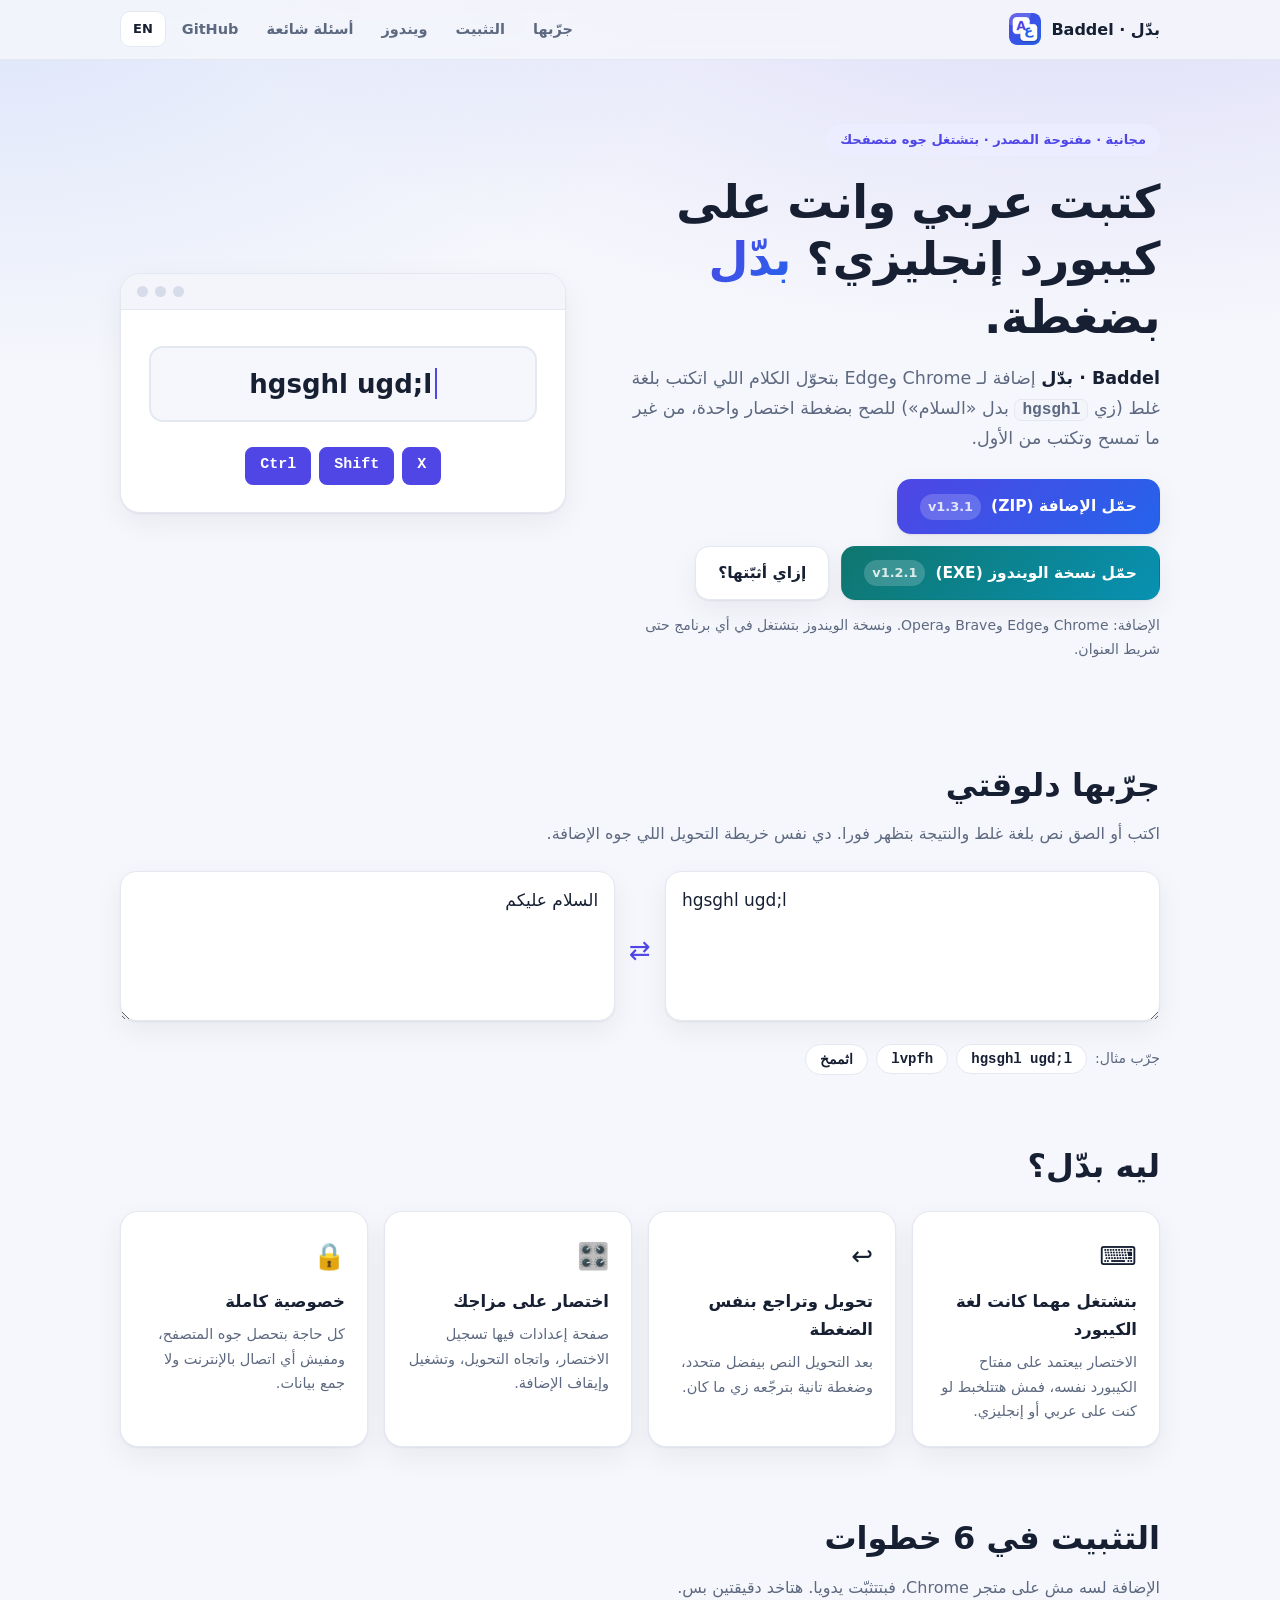
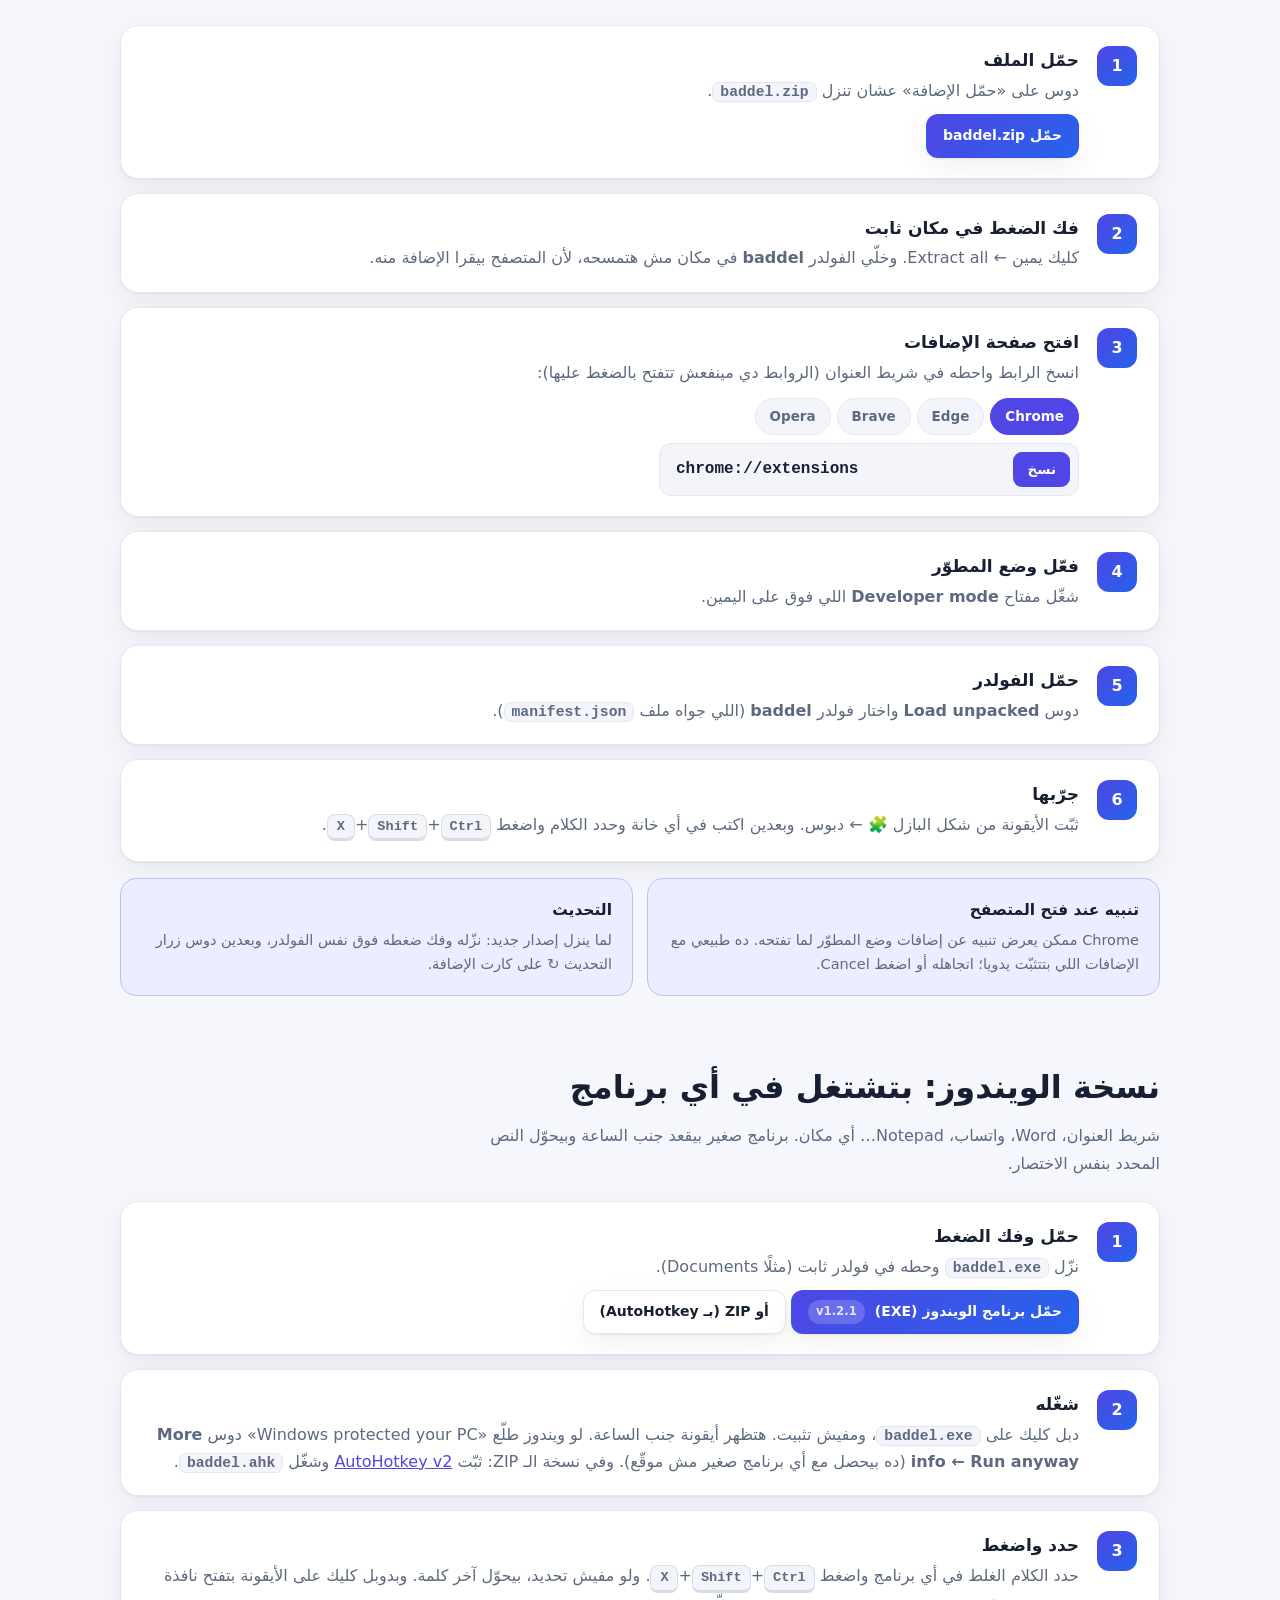
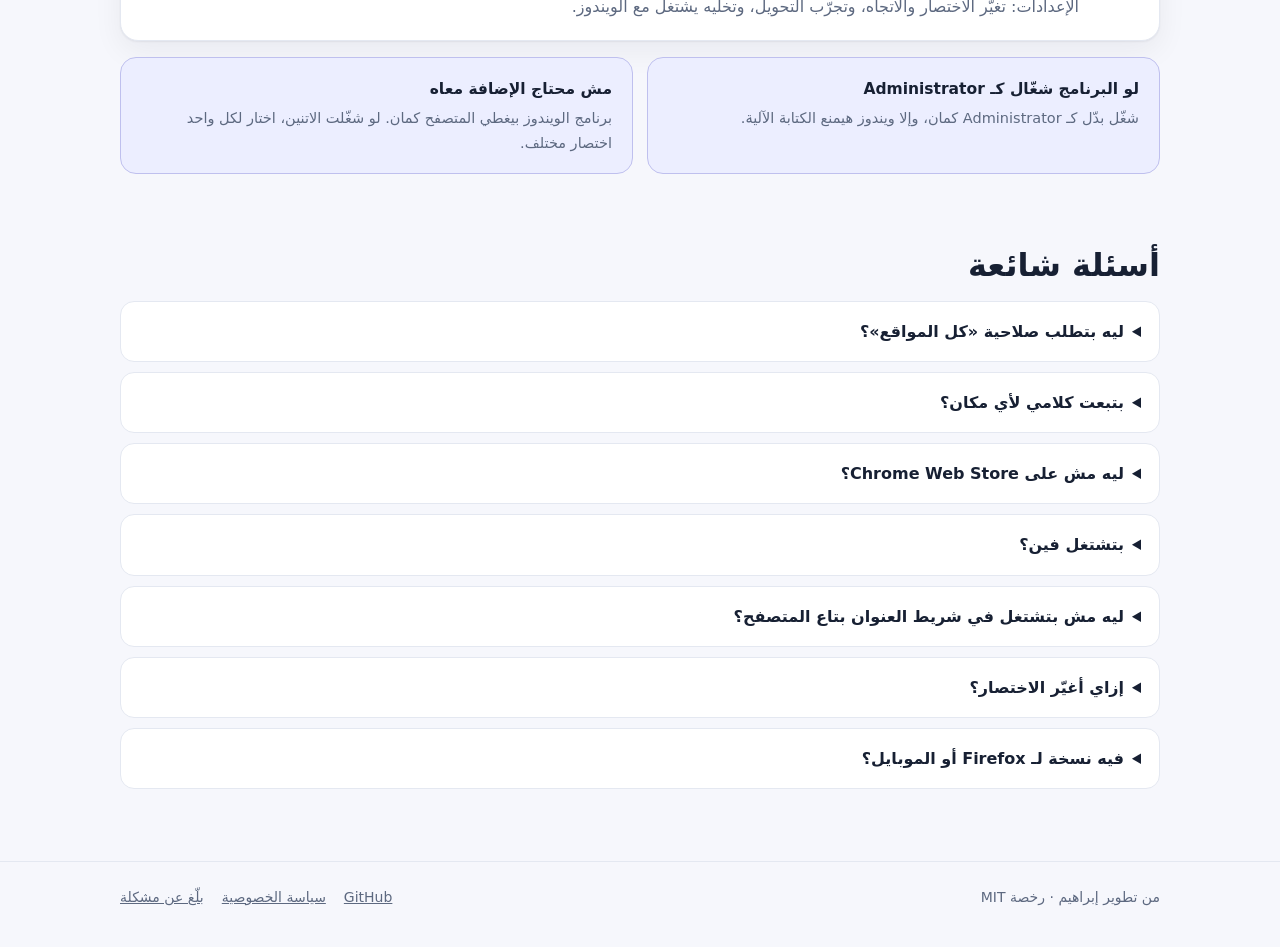
==== docs/index.html @ 7de4051f "Add standalone baddel.exe (v1.2.1) and download buttons Co-Authored-By: Claude Sonnet 5.5 <noreply@a" ====
<!doctype html>
<html lang="ar" dir="rtl">
<head>
<meta charset="utf-8">
<meta name="viewport" content="width=device-width,initial-scale=1">
<title>Baddel – بدّل | صلّح الكتابة بلغة الكيبورد الغلط</title>
<meta name="description" content="Baddel – بدّل: إضافة مجانية ومفتوحة المصدر لـ Chrome وEdge بتحوّل الكلام اللي اتكتب بلغة غلط بين العربي والإنجليزي بضغطة اختصار. Arabic ↔ English keyboard fixer.">
<meta name="theme-color" content="#4f46e5">
<link rel="icon" href="assets/icon-48.png">
<meta property="og:type" content="website">
<meta property="og:title" content="Baddel – بدّل | Arabic ↔ English keyboard fixer">
<meta property="og:description" content="كتبت عربي على كيبورد إنجليزي؟ بدّل بضغطة. مجانية ومفتوحة المصدر وبتشتغل محلي.">
<meta property="og:image" content="https://shawady6.github.io/baddel/assets/og.png">
<meta property="og:url" content="https://shawady6.github.io/baddel/">
<meta name="twitter:card" content="summary_large_image">
<link rel="stylesheet" href="site.css">
</head>
<body>

<header class="nav">
  <a class="brand" href="#top"><img src="assets/icon-48.png" alt="" width="32" height="32"><span>Baddel · بدّل</span></a>
  <nav aria-label="Main">
    <a href="#demo" data-i="nav_demo">جرّبها</a>
    <a href="#install" class="keep" data-i="nav_install">التثبيت</a>
    <a href="#desktop" data-i="nav_desktop">ويندوز</a>
    <a href="#faq" data-i="nav_faq">أسئلة شائعة</a>
    <a href="https://github.com/shawady6/baddel" class="keep" rel="noopener">GitHub</a>
    <button type="button" class="lang" id="lang" aria-label="Language / اللغة">EN</button>
  </nav>
</header>

<main id="top">
  <div class="container hero">
    <div class="hero-text">
      <span class="pill" data-i="pill">مجانية · مفتوحة المصدر · بتشتغل جوه متصفحك</span>
      <h1 data-i="h1">كتبت عربي وانت على كيبورد إنجليزي؟ <em>بدّل</em> بضغطة.</h1>
      <p class="lead" data-i="lead"><b>Baddel · بدّل</b> إضافة لـ Chrome وEdge بتحوّل الكلام اللي اتكتب بلغة غلط (زي <code dir="ltr">hgsghl</code> بدل «السلام») للصح بضغطة اختصار واحدة، من غير ما تمسح وتكتب من الأول.</p>
      <div class="cta">
        <a class="btn primary" id="dl" href="downloads/baddel.zip" download><span data-i="dl">حمّل الإضافة (ZIP)</span><small dir="ltr">v1.3.1</small></a>
        <a class="btn primary win" id="dlwin" href="downloads/baddel.exe" download><span data-i="dl_win">حمّل نسخة الويندوز (EXE)</span><small dir="ltr">v1.2.1</small></a>
        <a class="btn" href="#install" data-i="how">إزاي أثبّتها؟</a>
      </div>
      <p class="note" data-i="platforms">الإضافة: Chrome وEdge وBrave وOpera. ونسخة الويندوز بتشتغل في أي برنامج حتى شريط العنوان.</p>
      <p class="notice" id="mobile" hidden data-i="mobile_note">الإضافة بتشتغل على متصفحات الكمبيوتر بس. افتح الصفحة دي من الكمبيوتر عشان تثبّتها.</p>
    </div>

    <div class="mock" aria-hidden="true">
      <div class="mock-bar"><i></i><i></i><i></i></div>
      <div class="mock-body">
        <div class="field"><span id="typed"></span><span class="caret"></span></div>
        <div class="keys-row" dir="ltr"><kbd>Ctrl</kbd><kbd>Shift</kbd><kbd>X</kbd></div>
      </div>
    </div>
  </div>

  <section class="section container" id="demo">
    <h2 data-i="demo_h">جرّبها دلوقتي</h2>
    <p class="sub" data-i="demo_sub">اكتب أو الصق نص بلغة غلط والنتيجة بتظهر فورا. دي نفس خريطة التحويل اللي جوه الإضافة.</p>
    <div class="try">
      <div>
        <label for="in" class="vh" data-i="in_label">النص اللي اتكتب غلط</label>
        <textarea id="in" dir="auto" spellcheck="false" placeholder="hgsghl ugd;l"></textarea>
      </div>
      <span class="arrow" aria-hidden="true">⇄</span>
      <div>
        <label for="out" class="vh" data-i="out_label">النتيجة</label>
        <textarea id="out" dir="auto" readonly></textarea>
      </div>
    </div>
    <div class="chips"><span class="chips-label" data-i="chips_label">جرّب مثال:</span>
      <button type="button" class="chip" data-sample="hgsghl ugd;l" dir="ltr">hgsghl ugd;l</button>
      <button type="button" class="chip" data-sample="lvpfh" dir="ltr">lvpfh</button>
      <button type="button" class="chip" data-sample="اثممخ" dir="rtl">اثممخ</button>
    </div>
  </section>

  <section class="section container" id="features">
    <h2 data-i="f_h">ليه بدّل؟</h2>
    <div class="cards">
      <article class="card"><div class="ico">⌨️</div><h3 data-i="f1_t">بتشتغل مهما كانت لغة الكيبورد</h3><p data-i="f1_d">الاختصار بيعتمد على مفتاح الكيبورد نفسه، فمش هتتلخبط لو كنت على عربي أو إنجليزي.</p></article>
      <article class="card"><div class="ico">↩️</div><h3 data-i="f2_t">تحويل وتراجع بنفس الضغطة</h3><p data-i="f2_d">بعد التحويل النص بيفضل متحدد، وضغطة تانية بترجّعه زي ما كان.</p></article>
      <article class="card"><div class="ico">🎛️</div><h3 data-i="f3_t">اختصار على مزاجك</h3><p data-i="f3_d">صفحة إعدادات فيها تسجيل الاختصار، واتجاه التحويل، وتشغيل وإيقاف الإضافة.</p></article>
      <article class="card"><div class="ico">🔒</div><h3 data-i="f4_t">خصوصية كاملة</h3><p data-i="f4_d">كل حاجة بتحصل جوه المتصفح، ومفيش أي اتصال بالإنترنت ولا جمع بيانات.</p></article>
    </div>
  </section>

  <section class="section container" id="install">
    <h2 data-i="inst_h">التثبيت في 6 خطوات</h2>
    <p class="sub" data-i="inst_sub">الإضافة لسه مش على متجر Chrome، فبتتثبّت يدويا. هتاخد دقيقتين بس.</p>

    <ol class="steps">
      <li>
        <div class="num">1</div>
        <div class="body">
          <h3 data-i="st1_t">حمّل الملف</h3>
          <p data-i="st1_d">دوس على «حمّل الإضافة» عشان تنزل <code dir="ltr">baddel.zip</code>.</p>
          <a class="btn primary sm" href="downloads/baddel.zip" download><span data-i="dl2">حمّل baddel.zip</span></a>
        </div>
      </li>
      <li>
        <div class="num">2</div>
        <div class="body">
          <h3 data-i="st2_t">فك الضغط في مكان ثابت</h3>
          <p data-i="st2_d">كليك يمين ← Extract all. وخلّي الفولدر <b>baddel</b> في مكان مش هتمسحه، لأن المتصفح بيقرا الإضافة منه.</p>
        </div>
      </li>
      <li>
        <div class="num">3</div>
        <div class="body">
          <h3 data-i="st3_t">افتح صفحة الإضافات</h3>
          <p data-i="st3_d">انسخ الرابط واحطه في شريط العنوان (الروابط دي مينفعش تتفتح بالضغط عليها):</p>
          <div class="tabs" role="tablist" aria-label="Browser">
            <button type="button" role="tab" data-b="chrome" data-url="chrome://extensions">Chrome</button>
            <button type="button" role="tab" data-b="edge" data-url="edge://extensions">Edge</button>
            <button type="button" role="tab" data-b="brave" data-url="brave://extensions">Brave</button>
            <button type="button" role="tab" data-b="opera" data-url="opera://extensions">Opera</button>
          </div>
          <div class="urlbox" dir="ltr"><code id="ext-url">chrome://extensions</code><button type="button" class="copy" id="copy-url">نسخ</button></div>
        </div>
      </li>
      <li>
        <div class="num">4</div>
        <div class="body">
          <h3 data-i="st4_t">فعّل وضع المطوّر</h3>
          <p data-i="st4_d">شغّل مفتاح <b>Developer mode</b> اللي فوق على اليمين.</p>
        </div>
      </li>
      <li>
        <div class="num">5</div>
        <div class="body">
          <h3 data-i="st5_t">حمّل الفولدر</h3>
          <p data-i="st5_d">دوس <b>Load unpacked</b> واختار فولدر <b>baddel</b> (اللي جواه ملف <code dir="ltr">manifest.json</code>).</p>
        </div>
      </li>
      <li>
        <div class="num">6</div>
        <div class="body">
          <h3 data-i="st6_t">جرّبها</h3>
          <p data-i="st6_d">ثبّت الأيقونة من شكل البازل 🧩 ← دبوس. وبعدين اكتب في أي خانة وحدد الكلام واضغط <kbd>Ctrl</kbd>+<kbd>Shift</kbd>+<kbd>X</kbd>.</p>
        </div>
      </li>
    </ol>

    <div class="tips">
      <div class="tip"><h3 data-i="warn_t">تنبيه عند فتح المتصفح</h3><p data-i="warn_d">Chrome ممكن يعرض تنبيه عن إضافات وضع المطوّر لما تفتحه. ده طبيعي مع الإضافات اللي بتتثبّت يدويا؛ اتجاهله أو اضغط Cancel.</p></div>
      <div class="tip"><h3 data-i="upd_t">التحديث</h3><p data-i="upd_d">لما ينزل إصدار جديد: نزّله وفك ضغطه فوق نفس الفولدر، وبعدين دوس زرار التحديث ↻ على كارت الإضافة.</p></div>
    </div>
  </section>

  <section class="section container" id="desktop">
    <h2 data-i="d_h">نسخة الويندوز: بتشتغل في أي برنامج</h2>
    <p class="sub" data-i="d_sub">شريط العنوان، Word، واتساب، Notepad… أي مكان. برنامج صغير بيقعد جنب الساعة وبيحوّل النص المحدد بنفس الاختصار.</p>
    <ol class="steps">
      <li>
        <div class="num">1</div>
        <div class="body">
          <h3 data-i="d1_t">حمّل وفك الضغط</h3>
          <p data-i="d1_d">نزّل <code dir="ltr">baddel.exe</code> وحطه في فولدر ثابت (مثلًا Documents).</p>
          <a class="btn primary sm" href="downloads/baddel.exe" download><span data-i="d_dl">حمّل برنامج الويندوز (EXE)</span><small dir="ltr">v1.2.1</small></a>
          <a class="btn sm" href="downloads/baddel-windows.zip" download><span data-i="d_dlzip">أو ZIP (بـ AutoHotkey)</span></a>
        </div>
      </li>
      <li>
        <div class="num">2</div>
        <div class="body">
          <h3 data-i="d2_t">شغّله</h3>
          <p data-i="d2_d">دبل كليك على <code dir="ltr">baddel.exe</code>، ومفيش تثبيت. هتظهر أيقونة جنب الساعة. لو ويندوز طلّع «Windows protected your PC» دوس <b>More info ← Run anyway</b> (ده بيحصل مع أي برنامج صغير مش موقّع). وفي نسخة الـ ZIP: ثبّت <a href="https://www.autohotkey.com" rel="noopener">AutoHotkey v2</a> وشغّل <code dir="ltr">baddel.ahk</code>.</p>
        </div>
      </li>
      <li>
        <div class="num">3</div>
        <div class="body">
          <h3 data-i="d3_t">حدد واضغط</h3>
          <p data-i="d3_d">حدد الكلام الغلط في أي برنامج واضغط <kbd>Ctrl</kbd>+<kbd>Shift</kbd>+<kbd>X</kbd>. ولو مفيش تحديد، بيحوّل آخر كلمة. وبدوبل كليك على الأيقونة بتفتح نافذة الإعدادات: تغيّر الاختصار والاتجاه، وتجرّب التحويل، وتخلّيه يشتغل مع الويندوز.</p>
        </div>
      </li>
    </ol>
    <div class="tips">
      <div class="tip"><h3 data-i="d_n1_t">لو البرنامج شغّال كـ Administrator</h3><p data-i="d_n1_d">شغّل بدّل كـ Administrator كمان، وإلا ويندوز هيمنع الكتابة الآلية.</p></div>
      <div class="tip"><h3 data-i="d_n2_t">مش محتاج الإضافة معاه</h3><p data-i="d_n2_d">برنامج الويندوز بيغطي المتصفح كمان. لو شغّلت الاتنين، اختار لكل واحد اختصار مختلف.</p></div>
    </div>
  </section>

  <section class="section container" id="faq">
    <h2 data-i="faq_h">أسئلة شائعة</h2>
    <div class="faq">
      <details><summary data-i="q1">ليه بتطلب صلاحية «كل المواقع»؟</summary><p data-i="a1">عشان تقدر تقرا النص اللي في خانة الكتابة وتحوّله في أي موقع. ومبتتصرفش غير لما تضغط الاختصار، وبتتعامل بس مع الكلام اللي حددته أو آخر كلمة.</p></details>
      <details><summary data-i="q2">بتبعت كلامي لأي مكان؟</summary><p data-i="a2">لأ. مفيش أي طلبات شبكة في الكود، والإعدادات بس هي اللي بتتخزّن في المتصفح. الكود مفتوح وتقدر تراجعه بنفسك على GitHub.</p></details>
      <details><summary data-i="q3">ليه مش على Chrome Web Store؟</summary><p data-i="a3">لسه مرفوعتش هناك. التثبيت اليدوي بيدّيك نفس الإضافة بالظبط، وهنضيف روابط المتاجر لما تنزل.</p></details>
      <details><summary data-i="q4">بتشتغل فين؟</summary><p data-i="a4">في خانات الكتابة العادية (input وtextarea) وأغلب المحررات. مش بتشتغل في صفحات <bdi dir="ltr">chrome://</bdi> ولا في محررات الكانفس زي Google Docs، ولا في خانات الإيميل والباسورد.</p></details>
      <details><summary data-i="q7">ليه مش بتشتغل في شريط العنوان بتاع المتصفح؟</summary><p data-i="a7">شريط العنوان جزء من واجهة المتصفح نفسه مش من صفحة ويب، والمتصفحات بتمنع الإضافات منه لأسباب أمان، فمفيش طريقة نخليها تشتغل فيه. الحل: استخدم <a href="#desktop">نسخة الويندوز</a> اللي بتشتغل في أي مكان، أو اكتب في أي خانة جوه صفحة (زي سيرش جوجل في تاب جديد)، أو حوّل الكلام في خانة تانية وبعدين قصّه والصقه في الشريط.</p></details>
      <details><summary data-i="q5">إزاي أغيّر الاختصار؟</summary><p data-i="a5">دوس على أيقونة الإضافة ← <b>فتح الإعدادات</b> ← دوس على خانة الاختصار واضغط المجموعة الجديدة.</p></details>
      <details><summary data-i="q6">فيه نسخة لـ Firefox أو الموبايل؟</summary><p data-i="a6">مش دلوقتي. Chrome على الموبايل مش بيدعم الإضافات، ونسخة Firefox لسه مش جاهزة.</p></details>
    </div>
  </section>
</main>

<footer class="foot">
  <div class="container foot-in">
    <span data-i="foot_by">من تطوير إبراهيم · رخصة MIT</span>
    <span class="foot-links">
      <a href="https://github.com/shawady6/baddel" rel="noopener">GitHub</a>
      <a href="https://github.com/shawady6/baddel/blob/main/PRIVACY.md" rel="noopener" data-i="foot_privacy">سياسة الخصوصية</a>
      <a href="https://github.com/shawady6/baddel/issues" rel="noopener" data-i="foot_issues">بلّغ عن مشكلة</a>
    </span>
  </div>
</footer>

<script src="shared.js"></script>
<script src="site.js"></script>
</body>
</html>
---- docs/site.css ----
:root {
  --bg: #f6f7fc;
  --card: #ffffff;
  --text: #172033;
  --muted: #5d6980;
  --line: #e4e8f1;
  --accent: #4f46e5;
  --accent-2: #2563eb;
  --accent-soft: #eceeff;
  --kbd-bg: #f3f5fb;
  --kbd-line: #d6dcea;
  --shadow: 0 1px 2px rgba(16, 24, 40, .06), 0 10px 30px rgba(16, 24, 40, .06);
  --maxw: 1080px;
  color-scheme: light dark;
}
@media (prefers-color-scheme: dark) {
  :root {
    --bg: #0d1220;
    --card: #161c2d;
    --text: #e8ecf6;
    --muted: #9ba7bf;
    --line: #26304a;
    --accent: #8b93ff;
    --accent-2: #60a5fa;
    --accent-soft: #232b4d;
    --kbd-bg: #1f273d;
    --kbd-line: #34405f;
    --shadow: 0 1px 2px rgba(0, 0, 0, .4), 0 10px 30px rgba(0, 0, 0, .3);
  }
}

* { box-sizing: border-box; }
html { scroll-behavior: smooth; scroll-padding-top: 76px; }
body {
  margin: 0; color: var(--text);
  background:
    radial-gradient(900px 420px at 85% -80px, color-mix(in srgb, var(--accent) 16%, transparent), transparent),
    radial-gradient(700px 380px at 0% 0, color-mix(in srgb, var(--accent-2) 12%, transparent), transparent),
    var(--bg);
  font: 16px/1.7 "Segoe UI", Tahoma, system-ui, -apple-system, sans-serif;
  -webkit-font-smoothing: antialiased;
}
h1, h2, h3, p { margin: 0; }
a { color: var(--accent); }
code { font: 600 .92em ui-monospace, Consolas, monospace; background: var(--kbd-bg); border: 1px solid var(--line); padding: 1px 7px; border-radius: 7px; }
kbd {
  display: inline-block; min-width: 28px; text-align: center; padding: 1px 8px; border-radius: 8px;
  font: 700 .85em/1.6 ui-monospace, Consolas, monospace; background: var(--kbd-bg); border: 1px solid var(--kbd-line); border-bottom-width: 3px;
}
:focus-visible { outline: 3px solid color-mix(in srgb, var(--accent) 55%, transparent); outline-offset: 2px; }
.vh { position: absolute; width: 1px; height: 1px; overflow: hidden; clip: rect(0 0 0 0); white-space: nowrap; }
.container { max-width: var(--maxw); margin: 0 auto; padding: 0 20px; }

/* nav */
.nav {
  position: sticky; top: 0; z-index: 20; display: flex; align-items: center; justify-content: space-between; gap: 16px;
  padding: 10px max(20px, calc((100vw - var(--maxw)) / 2 + 20px));
  background: color-mix(in srgb, var(--bg) 82%, transparent); backdrop-filter: blur(12px);
  border-bottom: 1px solid var(--line);
}
.brand { display: flex; align-items: center; gap: 10px; font-weight: 800; color: var(--text); text-decoration: none; direction: ltr; }
.brand img { border-radius: 8px; }
.nav nav { display: flex; align-items: center; gap: 4px; flex-wrap: wrap; }
.nav nav a { padding: 7px 12px; border-radius: 10px; color: var(--muted); text-decoration: none; font-weight: 600; font-size: 14.5px; }
.nav nav a:hover { background: var(--accent-soft); color: var(--accent); }
.lang {
  font: inherit; font-weight: 700; font-size: 13px; cursor: pointer; padding: 6px 12px; border-radius: 10px;
  border: 1px solid var(--line); background: var(--card); color: var(--text);
}
.lang:hover { background: var(--accent-soft); }

/* hero */
.hero { display: grid; grid-template-columns: 1.1fr .9fr; gap: 48px; align-items: center; padding-top: 64px; padding-bottom: 40px; }
.pill {
  display: inline-block; padding: 5px 14px; border-radius: 999px; font-size: 13px; font-weight: 700;
  color: var(--accent); background: var(--accent-soft); margin-bottom: 18px;
}
.hero h1 { font-size: clamp(30px, 5vw, 46px); line-height: 1.25; letter-spacing: -.01em; font-weight: 800; }
.hero h1 em {
  font-style: normal; background: linear-gradient(135deg, var(--accent), var(--accent-2));
  -webkit-background-clip: text; background-clip: text; color: transparent;
}
.lead { margin-top: 18px; font-size: 17.5px; color: var(--muted); max-width: 56ch; }
.lead b { color: var(--text); }
.cta { display: flex; gap: 12px; flex-wrap: wrap; margin-top: 26px; }
.note { margin-top: 14px; color: var(--muted); font-size: 14px; }
.notice {
  margin-top: 14px; padding: 10px 14px; border-radius: 12px; font-size: 14px; font-weight: 600;
  background: color-mix(in srgb, #f59e0b 16%, var(--card)); border: 1px solid color-mix(in srgb, #f59e0b 45%, var(--line));
}
.notice[hidden] { display: none; }

.btn {
  display: inline-flex; align-items: center; gap: 10px; font: inherit; font-weight: 700; font-size: 15.5px;
  padding: 13px 22px; border-radius: 14px; text-decoration: none; cursor: pointer;
  color: var(--text); background: var(--card); border: 1px solid var(--line); box-shadow: var(--shadow);
}
.btn:hover { background: var(--accent-soft); }
.btn.primary { color: #fff; border-color: transparent; background: linear-gradient(135deg, var(--accent), var(--accent-2)); }
.btn.primary:hover { filter: brightness(1.08); }
.btn small { font-weight: 600; opacity: .85; padding: 2px 8px; border-radius: 999px; background: rgba(255, 255, 255, .22); }
.btn.sm { padding: 9px 16px; font-size: 14px; border-radius: 12px; margin-top: 10px; }

/* hero mock */
.mock { background: var(--card); border: 1px solid var(--line); border-radius: 20px; box-shadow: var(--shadow); overflow: hidden; }
.mock-bar { display: flex; gap: 7px; padding: 12px 16px; background: var(--kbd-bg); border-bottom: 1px solid var(--line); direction: ltr; }
.mock-bar i { width: 11px; height: 11px; border-radius: 50%; background: var(--kbd-line); }
.mock-body { padding: 36px 28px 30px; display: grid; gap: 22px; justify-items: center; }
.field {
  width: 100%; min-height: 64px; display: flex; align-items: center; justify-content: center; direction: ltr;
  padding: 14px 18px; border-radius: 14px; font-size: 26px; font-weight: 600; border: 2px solid var(--line); background: var(--bg);
  transition: border-color .2s, background .2s;
}
.field:has(.fixed) { border-color: var(--accent); background: var(--accent-soft); }
.caret { width: 2px; height: 1.2em; margin-inline-start: 3px; background: var(--accent); animation: blink 1s steps(1) infinite; }
@keyframes blink { 50% { opacity: 0; } }
.keys-row { display: flex; gap: 8px; }
.keys-row kbd { font-size: 15px; padding: 5px 14px; transition: transform .15s, background .15s, color .15s; }
.keys-row kbd.pressed { transform: translateY(3px); background: var(--accent); color: #fff; border-color: var(--accent); }

/* sections */
.section { padding-top: 56px; padding-bottom: 8px; }
.section h2 { font-size: clamp(24px, 3.4vw, 32px); font-weight: 800; margin-bottom: 8px; }
.sub { color: var(--muted); margin-bottom: 24px; max-width: 70ch; }

.try { display: grid; grid-template-columns: 1fr auto 1fr; gap: 14px; align-items: stretch; }
.try textarea {
  width: 100%; height: 150px; resize: vertical; padding: 14px 16px; font: inherit; font-size: 17px; color: var(--text);
  background: var(--card); border: 1px solid var(--line); border-radius: 16px; box-shadow: var(--shadow);
}
.try .arrow { align-self: center; font-size: 26px; color: var(--accent); }
.chips { display: flex; gap: 8px; flex-wrap: wrap; align-items: center; margin-top: 14px; }
.chips-label { color: var(--muted); font-size: 14px; }
.chip {
  font: 600 14px ui-monospace, Consolas, monospace; cursor: pointer; padding: 6px 14px; border-radius: 999px;
  border: 1px solid var(--line); background: var(--card); color: var(--text);
}
.chip:hover { background: var(--accent-soft); color: var(--accent); }

.cards { display: grid; grid-template-columns: repeat(4, 1fr); gap: 16px; margin-top: 18px; }
.card { background: var(--card); border: 1px solid var(--line); border-radius: 18px; padding: 22px; box-shadow: var(--shadow); }
.card .ico { font-size: 26px; margin-bottom: 10px; }
.card h3 { font-size: 16.5px; margin-bottom: 6px; }
.card p { color: var(--muted); font-size: 14.5px; }

/* steps */
.steps { list-style: none; margin: 0; padding: 0; display: grid; gap: 14px; }
.steps li { display: flex; gap: 18px; background: var(--card); border: 1px solid var(--line); border-radius: 18px; padding: 20px 22px; box-shadow: var(--shadow); }
.num {
  flex: none; width: 40px; height: 40px; border-radius: 12px; display: grid; place-items: center; font-weight: 800; color: #fff;
  background: linear-gradient(135deg, var(--accent), var(--accent-2));
}
.steps h3 { font-size: 17px; margin-bottom: 2px; }
.steps p { color: var(--muted); }
.steps .body { min-width: 0; flex: 1; }
.tabs { display: flex; gap: 6px; flex-wrap: wrap; margin: 12px 0 8px; }
.tabs button {
  font: inherit; font-weight: 700; font-size: 13.5px; cursor: pointer; padding: 6px 14px; border-radius: 999px;
  border: 1px solid var(--line); background: var(--kbd-bg); color: var(--muted);
}
.tabs button[aria-selected="true"] { background: var(--accent); border-color: var(--accent); color: #fff; }
.urlbox { display: flex; align-items: center; justify-content: space-between; gap: 10px; padding: 8px 8px 8px 16px; border-radius: 12px; background: var(--kbd-bg); border: 1px solid var(--line); max-width: 420px; }
.urlbox code { background: none; border: 0; padding: 0; font-size: 16px; }
.copy {
  font: inherit; font-weight: 700; font-size: 13.5px; cursor: pointer; padding: 6px 14px; border-radius: 9px;
  border: 0; color: #fff; background: var(--accent);
}
.copy:hover { filter: brightness(1.1); }

.tips { display: grid; grid-template-columns: 1fr 1fr; gap: 14px; margin-top: 16px; }
.tip { padding: 18px 20px; border-radius: 16px; background: var(--accent-soft); border: 1px solid color-mix(in srgb, var(--accent) 25%, var(--line)); }
.tip h3 { font-size: 15.5px; margin-bottom: 4px; }
.tip p { color: var(--muted); font-size: 14.5px; }

/* faq */
.faq { display: grid; gap: 10px; }
.faq details { background: var(--card); border: 1px solid var(--line); border-radius: 14px; padding: 4px 18px; }
.faq summary { cursor: pointer; font-weight: 700; padding: 12px 0; list-style-position: inside; }
.faq details[open] summary { color: var(--accent); }
.faq p { color: var(--muted); padding-bottom: 14px; }

.foot { margin-top: 64px; border-top: 1px solid var(--line); padding: 24px 0 40px; color: var(--muted); font-size: 14px; }
.foot-in { display: flex; justify-content: space-between; gap: 12px; flex-wrap: wrap; }
.foot-links { display: flex; gap: 18px; flex-wrap: wrap; }
.foot a { color: var(--muted); }
.foot a:hover { color: var(--accent); }

@media (max-width: 860px) {
  .hero { grid-template-columns: 1fr; padding-top: 40px; gap: 32px; }
  .cards { grid-template-columns: 1fr 1fr; }
  .try { grid-template-columns: 1fr; }
  .try .arrow { transform: rotate(90deg); justify-self: center; }
  .tips { grid-template-columns: 1fr; }
}
@media (max-width: 520px) {
  .cards { grid-template-columns: 1fr; }
  .nav nav a:not(.keep) { display: none; }
  .steps li { padding: 16px; gap: 14px; }
  .field { font-size: 21px; }
}
@media (prefers-reduced-motion: reduce) {
  html { scroll-behavior: auto; }
  .caret { animation: none; }
}
.btn.primary.win { background: linear-gradient(135deg, #0f766e, #0891b2); }
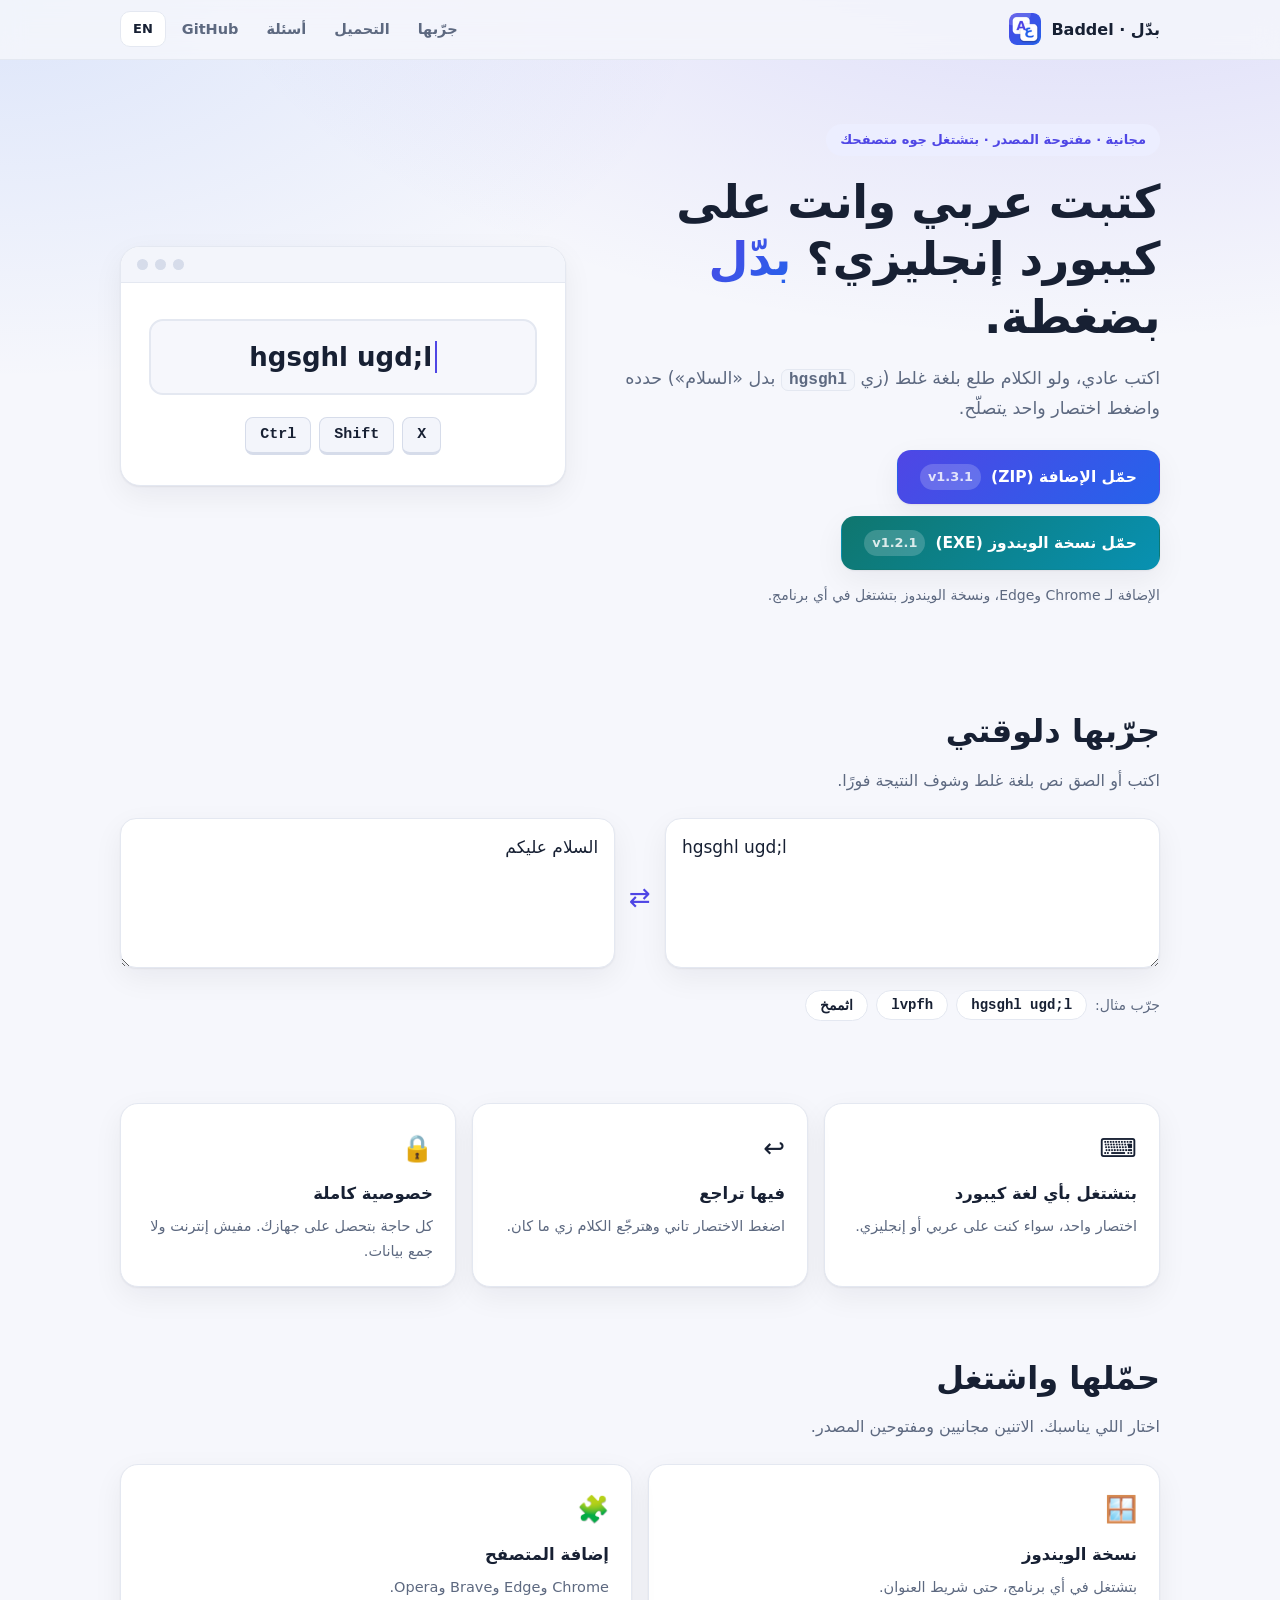
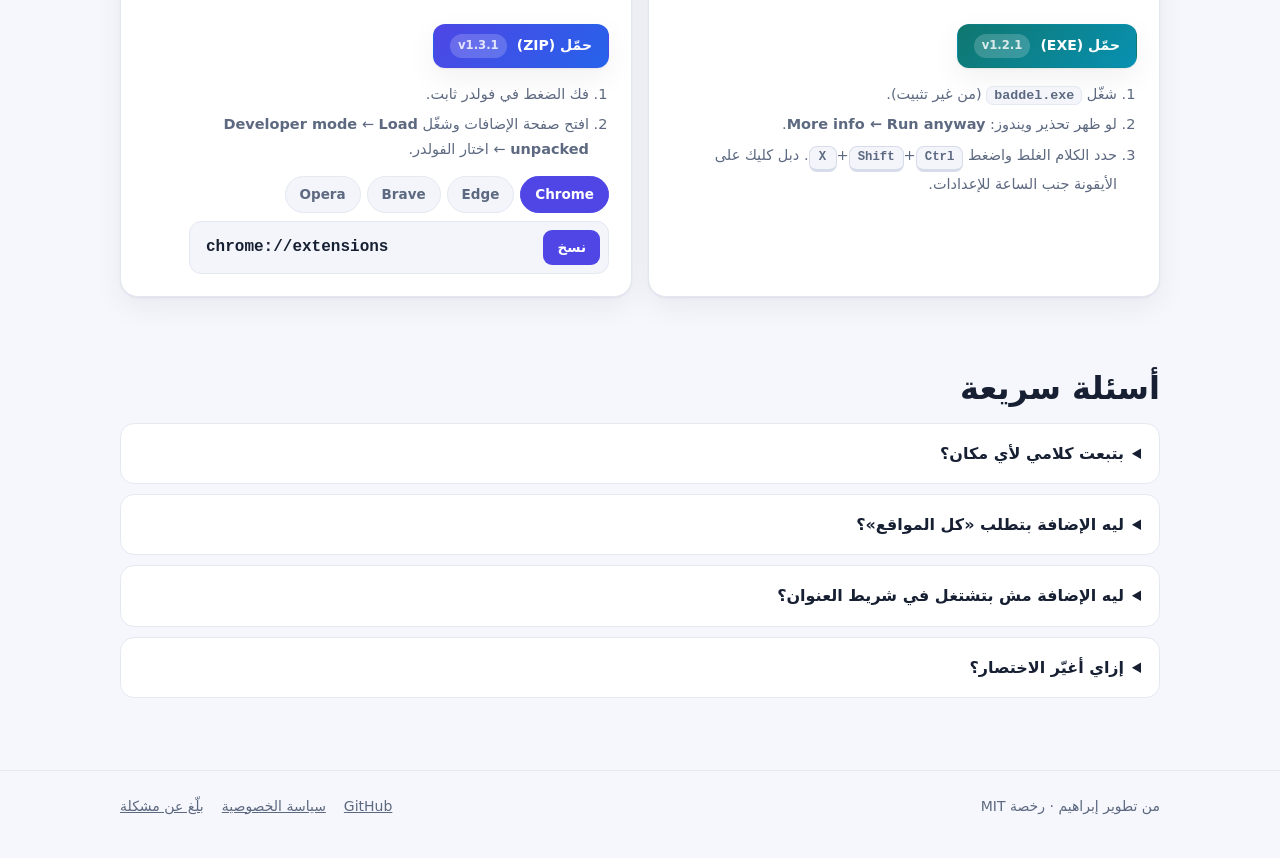
==== commit 922da867: "Simplify website and README Co-Authored-By: Claude Sonnet 5.5 <noreply@anthropic.com> Claude-Session" ====
--- a/docs/index.html
+++ b/docs/index.html
@@ -21,9 +21,8 @@
   <a class="brand" href="#top"><img src="assets/icon-48.png" alt="" width="32" height="32"><span>Baddel · بدّل</span></a>
   <nav aria-label="Main">
     <a href="#demo" data-i="nav_demo">جرّبها</a>
-    <a href="#install" class="keep" data-i="nav_install">التثبيت</a>
-    <a href="#desktop" data-i="nav_desktop">ويندوز</a>
-    <a href="#faq" data-i="nav_faq">أسئلة شائعة</a>
+    <a href="#install" class="keep" data-i="nav_install">التحميل</a>
+    <a href="#faq" data-i="nav_faq">أسئلة</a>
     <a href="https://github.com/shawady6/baddel" class="keep" rel="noopener">GitHub</a>
     <button type="button" class="lang" id="lang" aria-label="Language / اللغة">EN</button>
   </nav>
@@ -34,13 +33,12 @@
     <div class="hero-text">
       <span class="pill" data-i="pill">مجانية · مفتوحة المصدر · بتشتغل جوه متصفحك</span>
       <h1 data-i="h1">كتبت عربي وانت على كيبورد إنجليزي؟ <em>بدّل</em> بضغطة.</h1>
-      <p class="lead" data-i="lead"><b>Baddel · بدّل</b> إضافة لـ Chrome وEdge بتحوّل الكلام اللي اتكتب بلغة غلط (زي <code dir="ltr">hgsghl</code> بدل «السلام») للصح بضغطة اختصار واحدة، من غير ما تمسح وتكتب من الأول.</p>
+      <p class="lead" data-i="lead">اكتب عادي، ولو الكلام طلع بلغة غلط (زي <code dir="ltr">hgsghl</code> بدل «السلام») حدده واضغط اختصار واحد يتصلّح.</p>
       <div class="cta">
         <a class="btn primary" id="dl" href="downloads/baddel.zip" download><span data-i="dl">حمّل الإضافة (ZIP)</span><small dir="ltr">v1.3.1</small></a>
         <a class="btn primary win" id="dlwin" href="downloads/baddel.exe" download><span data-i="dl_win">حمّل نسخة الويندوز (EXE)</span><small dir="ltr">v1.2.1</small></a>
-        <a class="btn" href="#install" data-i="how">إزاي أثبّتها؟</a>
       </div>
-      <p class="note" data-i="platforms">الإضافة: Chrome وEdge وBrave وOpera. ونسخة الويندوز بتشتغل في أي برنامج حتى شريط العنوان.</p>
+      <p class="note" data-i="platforms">الإضافة لـ Chrome وEdge، ونسخة الويندوز بتشتغل في أي برنامج.</p>
       <p class="notice" id="mobile" hidden data-i="mobile_note">الإضافة بتشتغل على متصفحات الكمبيوتر بس. افتح الصفحة دي من الكمبيوتر عشان تثبّتها.</p>
     </div>
 
@@ -55,7 +53,7 @@
 
   <section class="section container" id="demo">
     <h2 data-i="demo_h">جرّبها دلوقتي</h2>
-    <p class="sub" data-i="demo_sub">اكتب أو الصق نص بلغة غلط والنتيجة بتظهر فورا. دي نفس خريطة التحويل اللي جوه الإضافة.</p>
+    <p class="sub" data-i="demo_sub">اكتب أو الصق نص بلغة غلط وشوف النتيجة فورًا.</p>
     <div class="try">
       <div>
         <label for="in" class="vh" data-i="in_label">النص اللي اتكتب غلط</label>
@@ -75,122 +73,55 @@
   </section>
 
   <section class="section container" id="features">
-    <h2 data-i="f_h">ليه بدّل؟</h2>
-    <div class="cards">
-      <article class="card"><div class="ico">⌨️</div><h3 data-i="f1_t">بتشتغل مهما كانت لغة الكيبورد</h3><p data-i="f1_d">الاختصار بيعتمد على مفتاح الكيبورد نفسه، فمش هتتلخبط لو كنت على عربي أو إنجليزي.</p></article>
-      <article class="card"><div class="ico">↩️</div><h3 data-i="f2_t">تحويل وتراجع بنفس الضغطة</h3><p data-i="f2_d">بعد التحويل النص بيفضل متحدد، وضغطة تانية بترجّعه زي ما كان.</p></article>
-      <article class="card"><div class="ico">🎛️</div><h3 data-i="f3_t">اختصار على مزاجك</h3><p data-i="f3_d">صفحة إعدادات فيها تسجيل الاختصار، واتجاه التحويل، وتشغيل وإيقاف الإضافة.</p></article>
-      <article class="card"><div class="ico">🔒</div><h3 data-i="f4_t">خصوصية كاملة</h3><p data-i="f4_d">كل حاجة بتحصل جوه المتصفح، ومفيش أي اتصال بالإنترنت ولا جمع بيانات.</p></article>
+    <div class="cards three">
+      <article class="card"><div class="ico">⌨️</div><h3 data-i="f1_t">بتشتغل بأي لغة كيبورد</h3><p data-i="f1_d">اختصار واحد، سواء كنت على عربي أو إنجليزي.</p></article>
+      <article class="card"><div class="ico">↩️</div><h3 data-i="f2_t">فيها تراجع</h3><p data-i="f2_d">اضغط الاختصار تاني وهترجّع الكلام زي ما كان.</p></article>
+      <article class="card"><div class="ico">🔒</div><h3 data-i="f4_t">خصوصية كاملة</h3><p data-i="f4_d">كل حاجة بتحصل على جهازك. مفيش إنترنت ولا جمع بيانات.</p></article>
     </div>
   </section>
 
   <section class="section container" id="install">
-    <h2 data-i="inst_h">التثبيت في 6 خطوات</h2>
-    <p class="sub" data-i="inst_sub">الإضافة لسه مش على متجر Chrome، فبتتثبّت يدويا. هتاخد دقيقتين بس.</p>
-
-    <ol class="steps">
-      <li>
-        <div class="num">1</div>
-        <div class="body">
-          <h3 data-i="st1_t">حمّل الملف</h3>
-          <p data-i="st1_d">دوس على «حمّل الإضافة» عشان تنزل <code dir="ltr">baddel.zip</code>.</p>
-          <a class="btn primary sm" href="downloads/baddel.zip" download><span data-i="dl2">حمّل baddel.zip</span></a>
+    <h2 data-i="inst_h">حمّلها واشتغل</h2>
+    <p class="sub" data-i="inst_sub">اختار اللي يناسبك. الاتنين مجانيين ومفتوحين المصدر.</p>
+    <div class="cards two">
+      <article class="card" id="desktop">
+        <div class="ico">🪟</div>
+        <h3 data-i="d_h">نسخة الويندوز</h3>
+        <p data-i="d_sub">بتشتغل في أي برنامج، حتى شريط العنوان.</p>
+        <p class="actions"><a class="btn primary sm win" id="dlwin2" href="downloads/baddel.exe" download><span data-i="d_dl">حمّل (EXE)</span><small dir="ltr">v1.2.1</small></a></p>
+        <ol class="mini">
+          <li data-i="d1_d">شغّل <code dir="ltr">baddel.exe</code> (من غير تثبيت).</li>
+          <li data-i="d2_d">لو ظهر تحذير ويندوز: <b>More info ← Run anyway</b>.</li>
+          <li data-i="d3_d">حدد الكلام الغلط واضغط <kbd>Ctrl</kbd>+<kbd>Shift</kbd>+<kbd>X</kbd>. دبل كليك على الأيقونة جنب الساعة للإعدادات.</li>
+        </ol>
+      </article>
+      <article class="card" id="ext">
+        <div class="ico">🧩</div>
+        <h3 data-i="e_h">إضافة المتصفح</h3>
+        <p data-i="e_sub">Chrome وEdge وBrave وOpera.</p>
+        <p class="actions"><a class="btn primary sm" href="downloads/baddel.zip" download><span data-i="dl2">حمّل (ZIP)</span><small dir="ltr">v1.3.1</small></a></p>
+        <ol class="mini">
+          <li data-i="e1_d">فك الضغط في فولدر ثابت.</li>
+          <li data-i="e2_d">افتح صفحة الإضافات وشغّل <b>Developer mode</b> ← <b>Load unpacked</b> ← اختار الفولدر.</li>
+        </ol>
+        <div class="tabs" role="tablist" aria-label="Browser">
+          <button type="button" role="tab" data-b="chrome" data-url="chrome://extensions">Chrome</button>
+          <button type="button" role="tab" data-b="edge" data-url="edge://extensions">Edge</button>
+          <button type="button" role="tab" data-b="brave" data-url="brave://extensions">Brave</button>
+          <button type="button" role="tab" data-b="opera" data-url="opera://extensions">Opera</button>
         </div>
-      </li>
-      <li>
-        <div class="num">2</div>
-        <div class="body">
-          <h3 data-i="st2_t">فك الضغط في مكان ثابت</h3>
-          <p data-i="st2_d">كليك يمين ← Extract all. وخلّي الفولدر <b>baddel</b> في مكان مش هتمسحه، لأن المتصفح بيقرا الإضافة منه.</p>
-        </div>
-      </li>
-      <li>
-        <div class="num">3</div>
-        <div class="body">
-          <h3 data-i="st3_t">افتح صفحة الإضافات</h3>
-          <p data-i="st3_d">انسخ الرابط واحطه في شريط العنوان (الروابط دي مينفعش تتفتح بالضغط عليها):</p>
-          <div class="tabs" role="tablist" aria-label="Browser">
-            <button type="button" role="tab" data-b="chrome" data-url="chrome://extensions">Chrome</button>
-            <button type="button" role="tab" data-b="edge" data-url="edge://extensions">Edge</button>
-            <button type="button" role="tab" data-b="brave" data-url="brave://extensions">Brave</button>
-            <button type="button" role="tab" data-b="opera" data-url="opera://extensions">Opera</button>
-          </div>
-          <div class="urlbox" dir="ltr"><code id="ext-url">chrome://extensions</code><button type="button" class="copy" id="copy-url">نسخ</button></div>
-        </div>
-      </li>
-      <li>
-        <div class="num">4</div>
-        <div class="body">
-          <h3 data-i="st4_t">فعّل وضع المطوّر</h3>
-          <p data-i="st4_d">شغّل مفتاح <b>Developer mode</b> اللي فوق على اليمين.</p>
-        </div>
-      </li>
-      <li>
-        <div class="num">5</div>
-        <div class="body">
-          <h3 data-i="st5_t">حمّل الفولدر</h3>
-          <p data-i="st5_d">دوس <b>Load unpacked</b> واختار فولدر <b>baddel</b> (اللي جواه ملف <code dir="ltr">manifest.json</code>).</p>
-        </div>
-      </li>
-      <li>
-        <div class="num">6</div>
-        <div class="body">
-          <h3 data-i="st6_t">جرّبها</h3>
-          <p data-i="st6_d">ثبّت الأيقونة من شكل البازل 🧩 ← دبوس. وبعدين اكتب في أي خانة وحدد الكلام واضغط <kbd>Ctrl</kbd>+<kbd>Shift</kbd>+<kbd>X</kbd>.</p>
-        </div>
-      </li>
-    </ol>
-
-    <div class="tips">
-      <div class="tip"><h3 data-i="warn_t">تنبيه عند فتح المتصفح</h3><p data-i="warn_d">Chrome ممكن يعرض تنبيه عن إضافات وضع المطوّر لما تفتحه. ده طبيعي مع الإضافات اللي بتتثبّت يدويا؛ اتجاهله أو اضغط Cancel.</p></div>
-      <div class="tip"><h3 data-i="upd_t">التحديث</h3><p data-i="upd_d">لما ينزل إصدار جديد: نزّله وفك ضغطه فوق نفس الفولدر، وبعدين دوس زرار التحديث ↻ على كارت الإضافة.</p></div>
-    </div>
-  </section>
-
-  <section class="section container" id="desktop">
-    <h2 data-i="d_h">نسخة الويندوز: بتشتغل في أي برنامج</h2>
-    <p class="sub" data-i="d_sub">شريط العنوان، Word، واتساب، Notepad… أي مكان. برنامج صغير بيقعد جنب الساعة وبيحوّل النص المحدد بنفس الاختصار.</p>
-    <ol class="steps">
-      <li>
-        <div class="num">1</div>
-        <div class="body">
-          <h3 data-i="d1_t">حمّل وفك الضغط</h3>
-          <p data-i="d1_d">نزّل <code dir="ltr">baddel.exe</code> وحطه في فولدر ثابت (مثلًا Documents).</p>
-          <a class="btn primary sm" href="downloads/baddel.exe" download><span data-i="d_dl">حمّل برنامج الويندوز (EXE)</span><small dir="ltr">v1.2.1</small></a>
-          <a class="btn sm" href="downloads/baddel-windows.zip" download><span data-i="d_dlzip">أو ZIP (بـ AutoHotkey)</span></a>
-        </div>
-      </li>
-      <li>
-        <div class="num">2</div>
-        <div class="body">
-          <h3 data-i="d2_t">شغّله</h3>
-          <p data-i="d2_d">دبل كليك على <code dir="ltr">baddel.exe</code>، ومفيش تثبيت. هتظهر أيقونة جنب الساعة. لو ويندوز طلّع «Windows protected your PC» دوس <b>More info ← Run anyway</b> (ده بيحصل مع أي برنامج صغير مش موقّع). وفي نسخة الـ ZIP: ثبّت <a href="https://www.autohotkey.com" rel="noopener">AutoHotkey v2</a> وشغّل <code dir="ltr">baddel.ahk</code>.</p>
-        </div>
-      </li>
-      <li>
-        <div class="num">3</div>
-        <div class="body">
-          <h3 data-i="d3_t">حدد واضغط</h3>
-          <p data-i="d3_d">حدد الكلام الغلط في أي برنامج واضغط <kbd>Ctrl</kbd>+<kbd>Shift</kbd>+<kbd>X</kbd>. ولو مفيش تحديد، بيحوّل آخر كلمة. وبدوبل كليك على الأيقونة بتفتح نافذة الإعدادات: تغيّر الاختصار والاتجاه، وتجرّب التحويل، وتخلّيه يشتغل مع الويندوز.</p>
-        </div>
-      </li>
-    </ol>
-    <div class="tips">
-      <div class="tip"><h3 data-i="d_n1_t">لو البرنامج شغّال كـ Administrator</h3><p data-i="d_n1_d">شغّل بدّل كـ Administrator كمان، وإلا ويندوز هيمنع الكتابة الآلية.</p></div>
-      <div class="tip"><h3 data-i="d_n2_t">مش محتاج الإضافة معاه</h3><p data-i="d_n2_d">برنامج الويندوز بيغطي المتصفح كمان. لو شغّلت الاتنين، اختار لكل واحد اختصار مختلف.</p></div>
+        <div class="urlbox" dir="ltr"><code id="ext-url">chrome://extensions</code><button type="button" class="copy" id="copy-url">نسخ</button></div>
+      </article>
     </div>
   </section>
 
   <section class="section container" id="faq">
-    <h2 data-i="faq_h">أسئلة شائعة</h2>
+    <h2 data-i="faq_h">أسئلة سريعة</h2>
     <div class="faq">
-      <details><summary data-i="q1">ليه بتطلب صلاحية «كل المواقع»؟</summary><p data-i="a1">عشان تقدر تقرا النص اللي في خانة الكتابة وتحوّله في أي موقع. ومبتتصرفش غير لما تضغط الاختصار، وبتتعامل بس مع الكلام اللي حددته أو آخر كلمة.</p></details>
-      <details><summary data-i="q2">بتبعت كلامي لأي مكان؟</summary><p data-i="a2">لأ. مفيش أي طلبات شبكة في الكود، والإعدادات بس هي اللي بتتخزّن في المتصفح. الكود مفتوح وتقدر تراجعه بنفسك على GitHub.</p></details>
-      <details><summary data-i="q3">ليه مش على Chrome Web Store؟</summary><p data-i="a3">لسه مرفوعتش هناك. التثبيت اليدوي بيدّيك نفس الإضافة بالظبط، وهنضيف روابط المتاجر لما تنزل.</p></details>
-      <details><summary data-i="q4">بتشتغل فين؟</summary><p data-i="a4">في خانات الكتابة العادية (input وtextarea) وأغلب المحررات. مش بتشتغل في صفحات <bdi dir="ltr">chrome://</bdi> ولا في محررات الكانفس زي Google Docs، ولا في خانات الإيميل والباسورد.</p></details>
-      <details><summary data-i="q7">ليه مش بتشتغل في شريط العنوان بتاع المتصفح؟</summary><p data-i="a7">شريط العنوان جزء من واجهة المتصفح نفسه مش من صفحة ويب، والمتصفحات بتمنع الإضافات منه لأسباب أمان، فمفيش طريقة نخليها تشتغل فيه. الحل: استخدم <a href="#desktop">نسخة الويندوز</a> اللي بتشتغل في أي مكان، أو اكتب في أي خانة جوه صفحة (زي سيرش جوجل في تاب جديد)، أو حوّل الكلام في خانة تانية وبعدين قصّه والصقه في الشريط.</p></details>
-      <details><summary data-i="q5">إزاي أغيّر الاختصار؟</summary><p data-i="a5">دوس على أيقونة الإضافة ← <b>فتح الإعدادات</b> ← دوس على خانة الاختصار واضغط المجموعة الجديدة.</p></details>
-      <details><summary data-i="q6">فيه نسخة لـ Firefox أو الموبايل؟</summary><p data-i="a6">مش دلوقتي. Chrome على الموبايل مش بيدعم الإضافات، ونسخة Firefox لسه مش جاهزة.</p></details>
+      <details><summary data-i="q2">بتبعت كلامي لأي مكان؟</summary><p data-i="a2">لأ. مفيش أي اتصال بالإنترنت، والكود مفتوح تقدر تراجعه على GitHub.</p></details>
+      <details><summary data-i="q1">ليه الإضافة بتطلب «كل المواقع»؟</summary><p data-i="a1">عشان تقدر تحوّل في أي موقع. مبتعملش حاجة غير لما تضغط الاختصار.</p></details>
+      <details><summary data-i="q7">ليه الإضافة مش بتشتغل في شريط العنوان؟</summary><p data-i="a7">المتصفحات بتمنع الإضافات منه. استخدم <a href="#desktop">نسخة الويندوز</a> فهي بتشتغل فيه.</p></details>
+      <details><summary data-i="q5">إزاي أغيّر الاختصار؟</summary><p data-i="a5">من إعدادات الإضافة، أو بدبل كليك على أيقونة نسخة الويندوز.</p></details>
     </div>
   </section>
 </main>
--- a/docs/site.css
+++ b/docs/site.css
@@ -203,3 +203,10 @@
   .caret { animation: none; }
 }
 .btn.primary.win { background: linear-gradient(135deg, #0f766e, #0891b2); }
+
+.cards.three { grid-template-columns: repeat(3, 1fr); }
+.cards.two { grid-template-columns: repeat(2, 1fr); }
+.card .actions { margin: 14px 0; }
+.card .mini { margin: 0; padding-inline-start: 20px; color: var(--muted); font-size: 14.5px; display: grid; gap: 6px; }
+.card .tabs { margin-top: 14px; }
+@media (max-width: 860px) { .cards.three, .cards.two { grid-template-columns: 1fr; } }
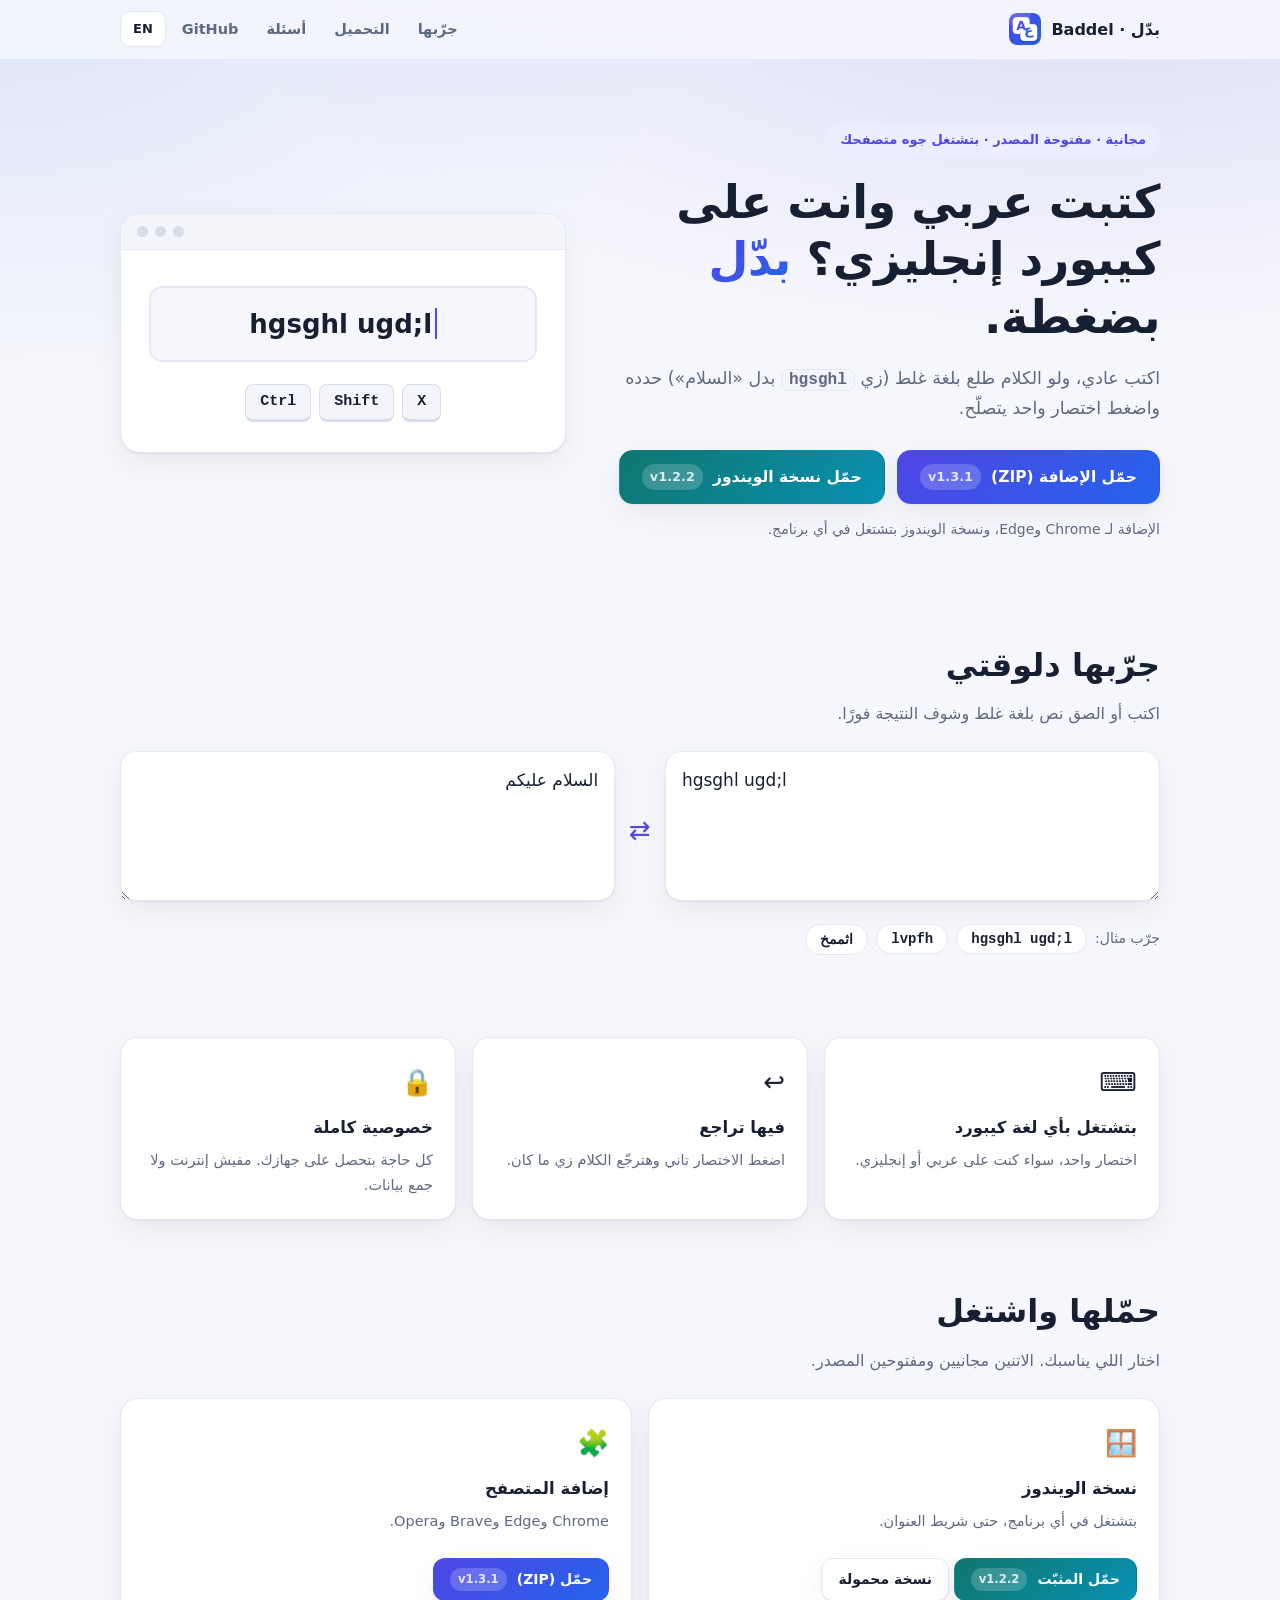
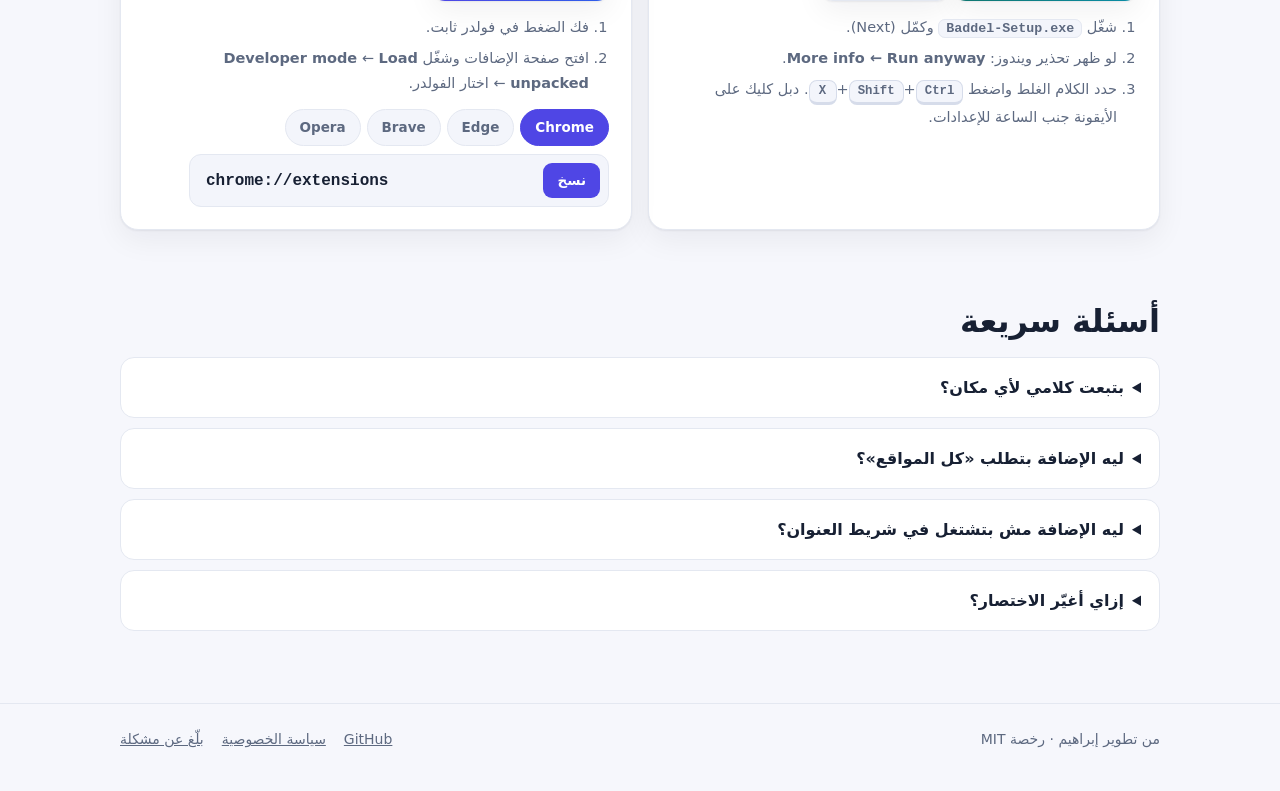
==== commit ff5e86da: "Add Baddel-Setup.exe installer (v1.2.2) and download links Co-Authored-By: Claude Sonnet 5.5 <norepl" ====
--- a/docs/index.html
+++ b/docs/index.html
@@ -36,7 +36,7 @@
       <p class="lead" data-i="lead">اكتب عادي، ولو الكلام طلع بلغة غلط (زي <code dir="ltr">hgsghl</code> بدل «السلام») حدده واضغط اختصار واحد يتصلّح.</p>
       <div class="cta">
         <a class="btn primary" id="dl" href="downloads/baddel.zip" download><span data-i="dl">حمّل الإضافة (ZIP)</span><small dir="ltr">v1.3.1</small></a>
-        <a class="btn primary win" id="dlwin" href="downloads/baddel.exe" download><span data-i="dl_win">حمّل نسخة الويندوز (EXE)</span><small dir="ltr">v1.2.1</small></a>
+        <a class="btn primary win" id="dlwin" href="downloads/Baddel-Setup.exe" download><span data-i="dl_win">حمّل نسخة الويندوز</span><small dir="ltr">v1.2.2</small></a>
       </div>
       <p class="note" data-i="platforms">الإضافة لـ Chrome وEdge، ونسخة الويندوز بتشتغل في أي برنامج.</p>
       <p class="notice" id="mobile" hidden data-i="mobile_note">الإضافة بتشتغل على متصفحات الكمبيوتر بس. افتح الصفحة دي من الكمبيوتر عشان تثبّتها.</p>
@@ -88,9 +88,9 @@
         <div class="ico">🪟</div>
         <h3 data-i="d_h">نسخة الويندوز</h3>
         <p data-i="d_sub">بتشتغل في أي برنامج، حتى شريط العنوان.</p>
-        <p class="actions"><a class="btn primary sm win" id="dlwin2" href="downloads/baddel.exe" download><span data-i="d_dl">حمّل (EXE)</span><small dir="ltr">v1.2.1</small></a></p>
+        <p class="actions"><a class="btn primary sm win" id="dlwin2" href="downloads/Baddel-Setup.exe" download><span data-i="d_dl">حمّل المثبّت</span><small dir="ltr">v1.2.2</small></a> <a class="btn sm" href="downloads/baddel.exe" download><span data-i="d_dlp">نسخة محمولة</span></a></p>
         <ol class="mini">
-          <li data-i="d1_d">شغّل <code dir="ltr">baddel.exe</code> (من غير تثبيت).</li>
+          <li data-i="d1_d">شغّل <code dir="ltr">Baddel-Setup.exe</code> وكمّل (Next).</li>
           <li data-i="d2_d">لو ظهر تحذير ويندوز: <b>More info ← Run anyway</b>.</li>
           <li data-i="d3_d">حدد الكلام الغلط واضغط <kbd>Ctrl</kbd>+<kbd>Shift</kbd>+<kbd>X</kbd>. دبل كليك على الأيقونة جنب الساعة للإعدادات.</li>
         </ol>
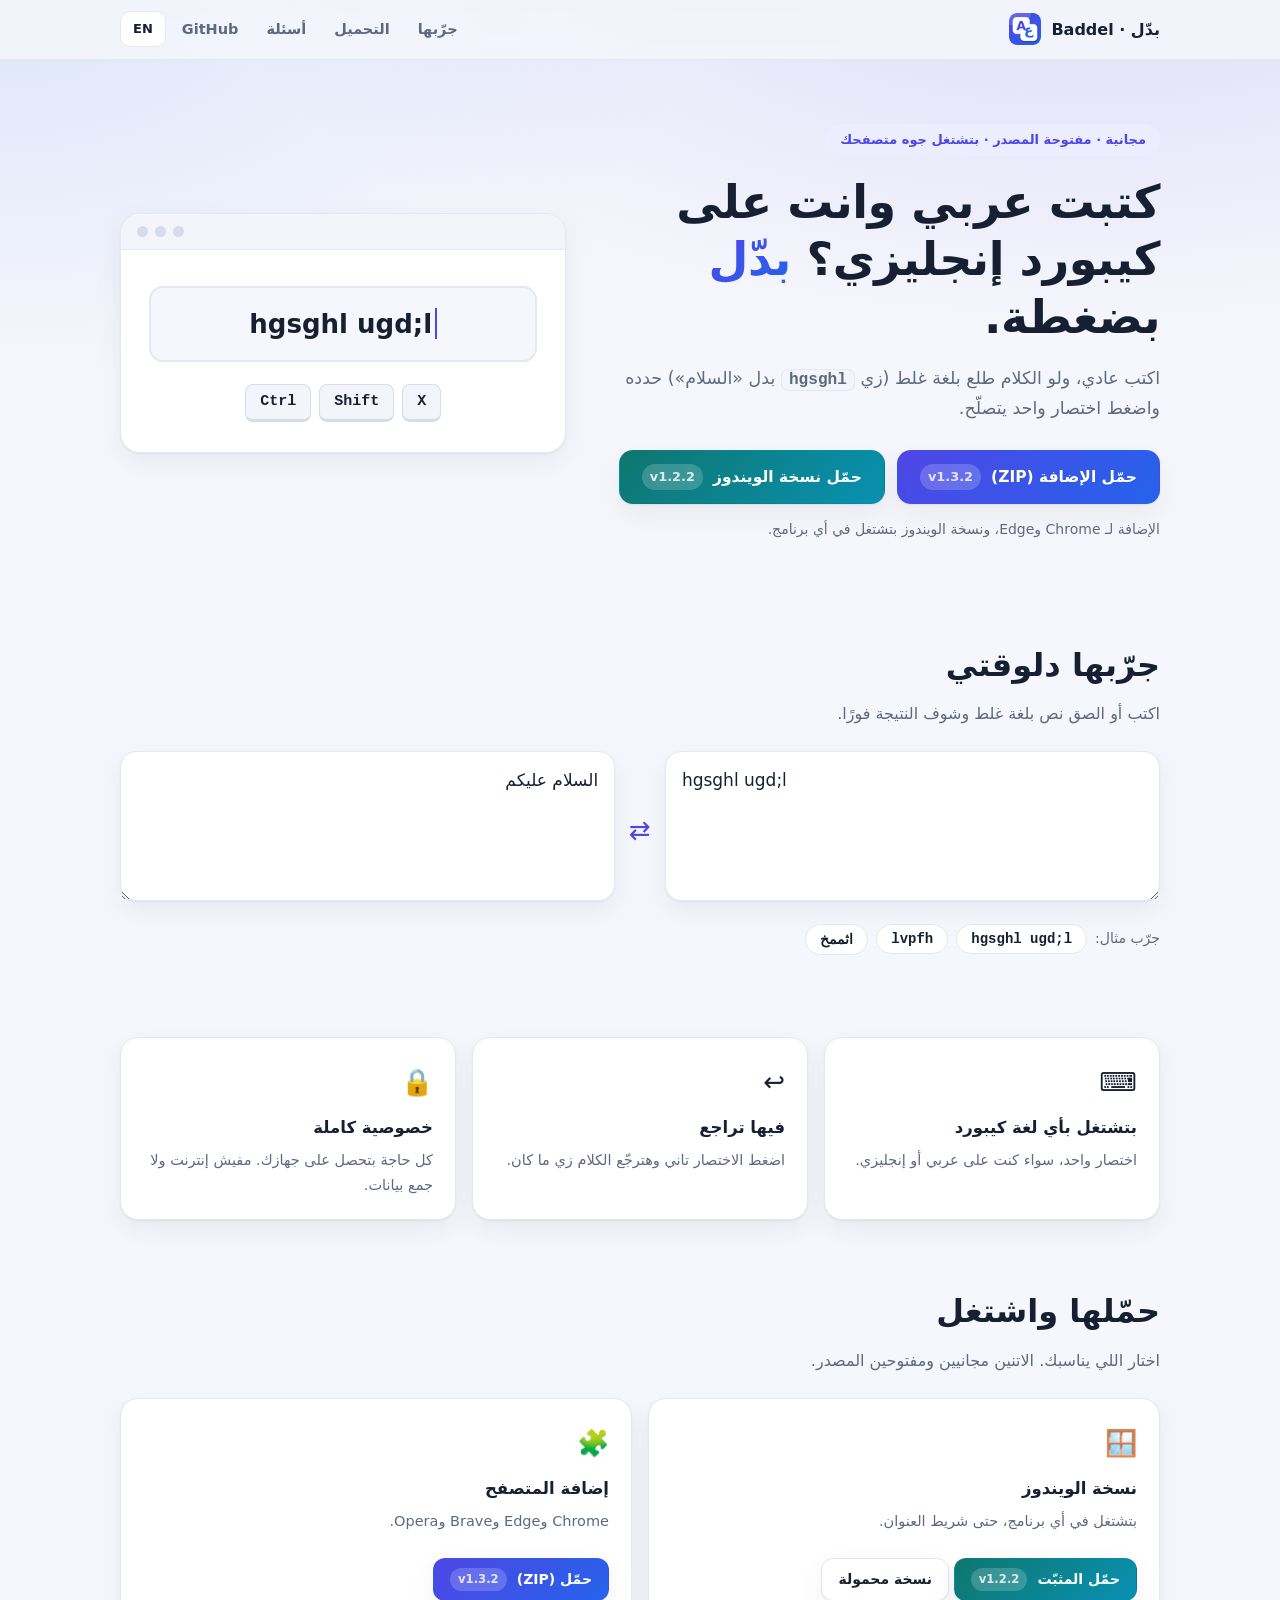
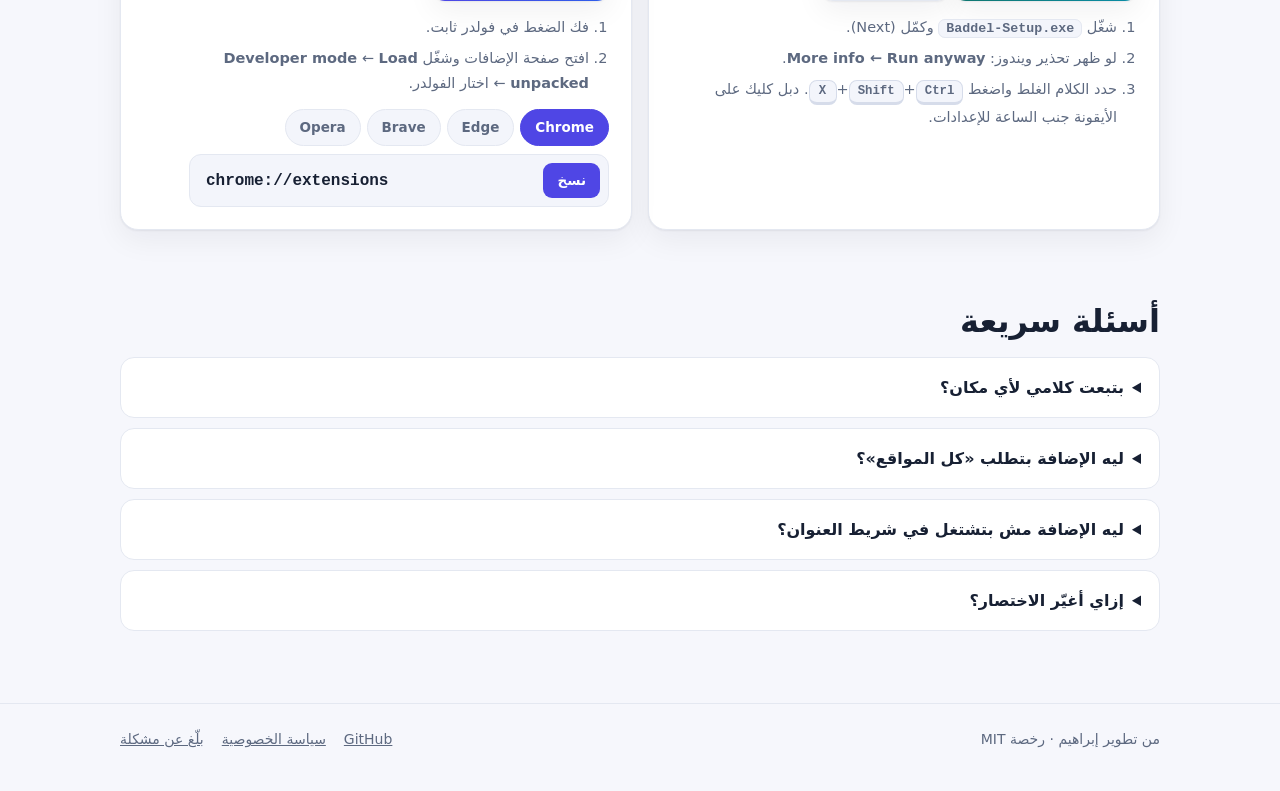
==== commit a5e6ca9d: "Auto mode converts word by word (extension 1.3.2, Windows app source 1.3.0) Co-Authored-By: Claude S" ====
--- a/docs/index.html
+++ b/docs/index.html
@@ -35,7 +35,7 @@
       <h1 data-i="h1">كتبت عربي وانت على كيبورد إنجليزي؟ <em>بدّل</em> بضغطة.</h1>
       <p class="lead" data-i="lead">اكتب عادي، ولو الكلام طلع بلغة غلط (زي <code dir="ltr">hgsghl</code> بدل «السلام») حدده واضغط اختصار واحد يتصلّح.</p>
       <div class="cta">
-        <a class="btn primary" id="dl" href="downloads/baddel.zip" download><span data-i="dl">حمّل الإضافة (ZIP)</span><small dir="ltr">v1.3.1</small></a>
+        <a class="btn primary" id="dl" href="downloads/baddel.zip" download><span data-i="dl">حمّل الإضافة (ZIP)</span><small dir="ltr">v1.3.2</small></a>
         <a class="btn primary win" id="dlwin" href="downloads/Baddel-Setup.exe" download><span data-i="dl_win">حمّل نسخة الويندوز</span><small dir="ltr">v1.2.2</small></a>
       </div>
       <p class="note" data-i="platforms">الإضافة لـ Chrome وEdge، ونسخة الويندوز بتشتغل في أي برنامج.</p>
@@ -99,7 +99,7 @@
         <div class="ico">🧩</div>
         <h3 data-i="e_h">إضافة المتصفح</h3>
         <p data-i="e_sub">Chrome وEdge وBrave وOpera.</p>
-        <p class="actions"><a class="btn primary sm" href="downloads/baddel.zip" download><span data-i="dl2">حمّل (ZIP)</span><small dir="ltr">v1.3.1</small></a></p>
+        <p class="actions"><a class="btn primary sm" href="downloads/baddel.zip" download><span data-i="dl2">حمّل (ZIP)</span><small dir="ltr">v1.3.2</small></a></p>
         <ol class="mini">
           <li data-i="e1_d">فك الضغط في فولدر ثابت.</li>
           <li data-i="e2_d">افتح صفحة الإضافات وشغّل <b>Developer mode</b> ← <b>Load unpacked</b> ← اختار الفولدر.</li>
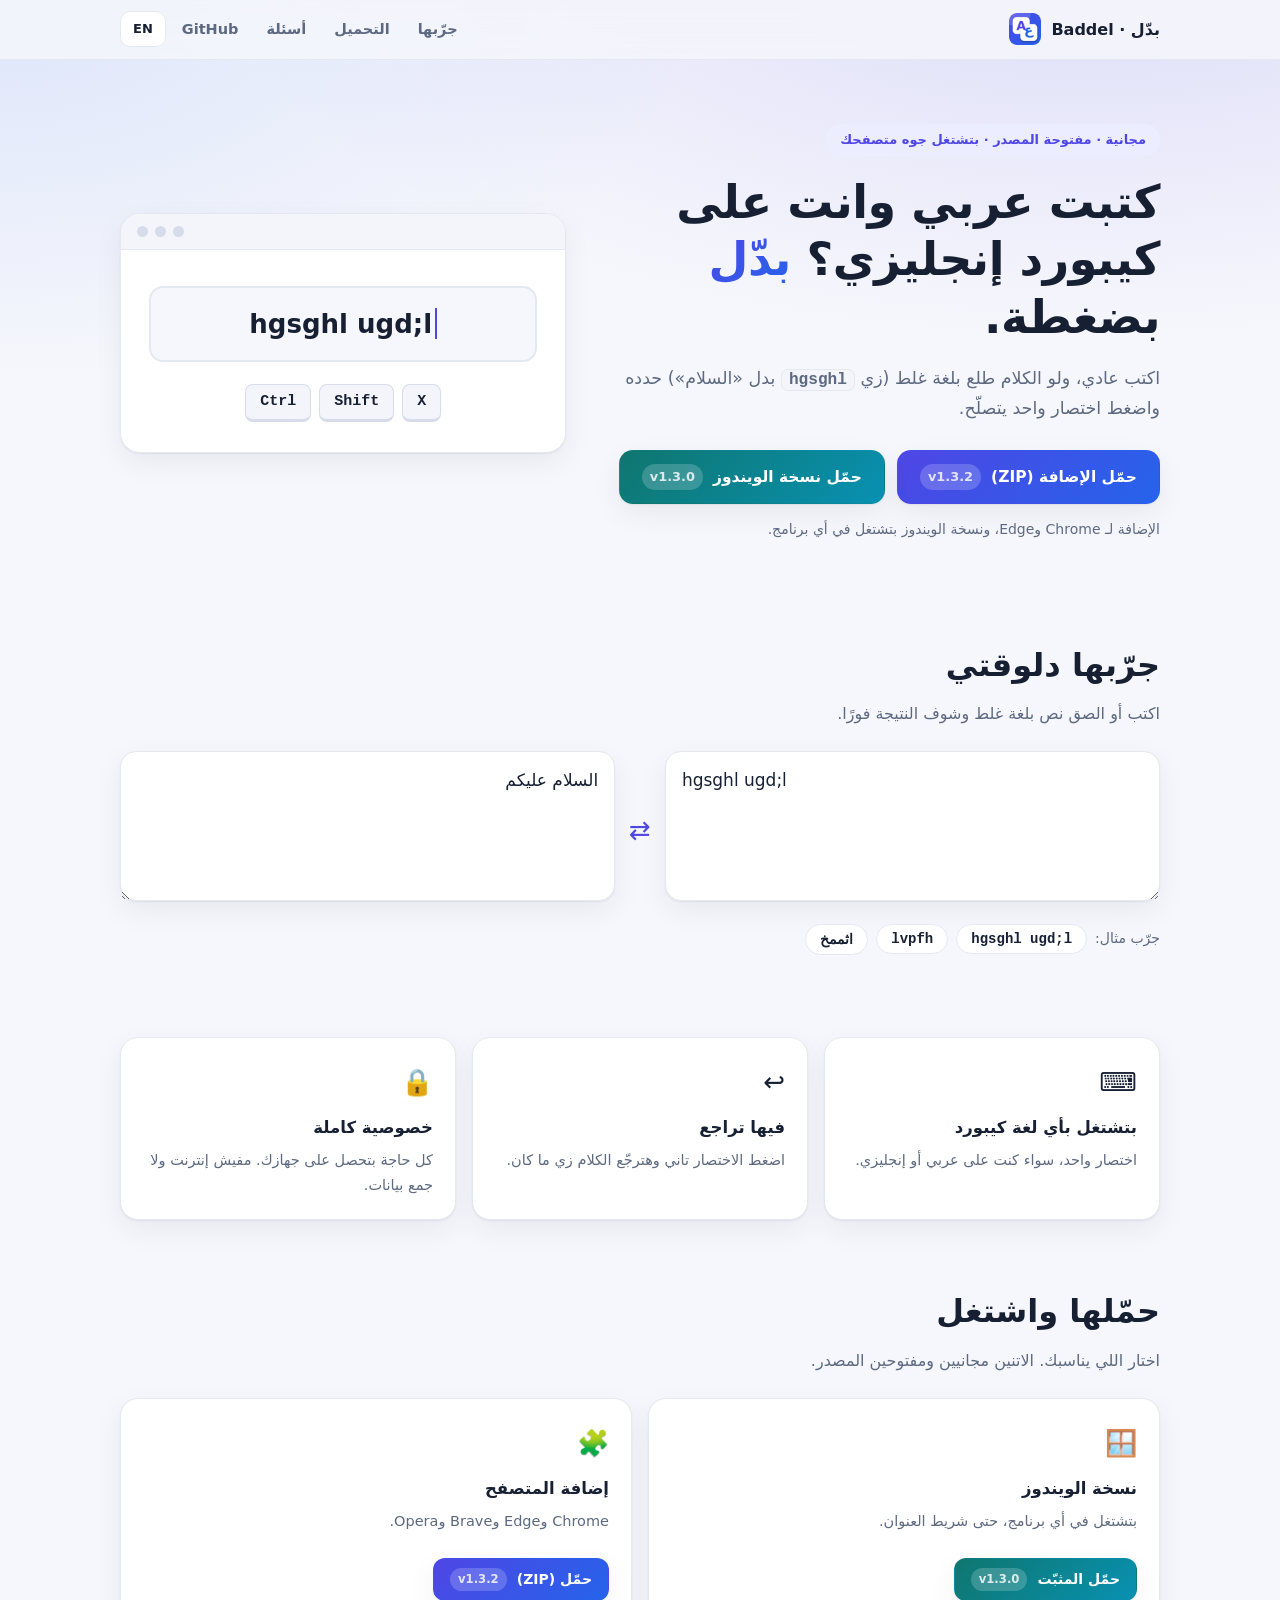
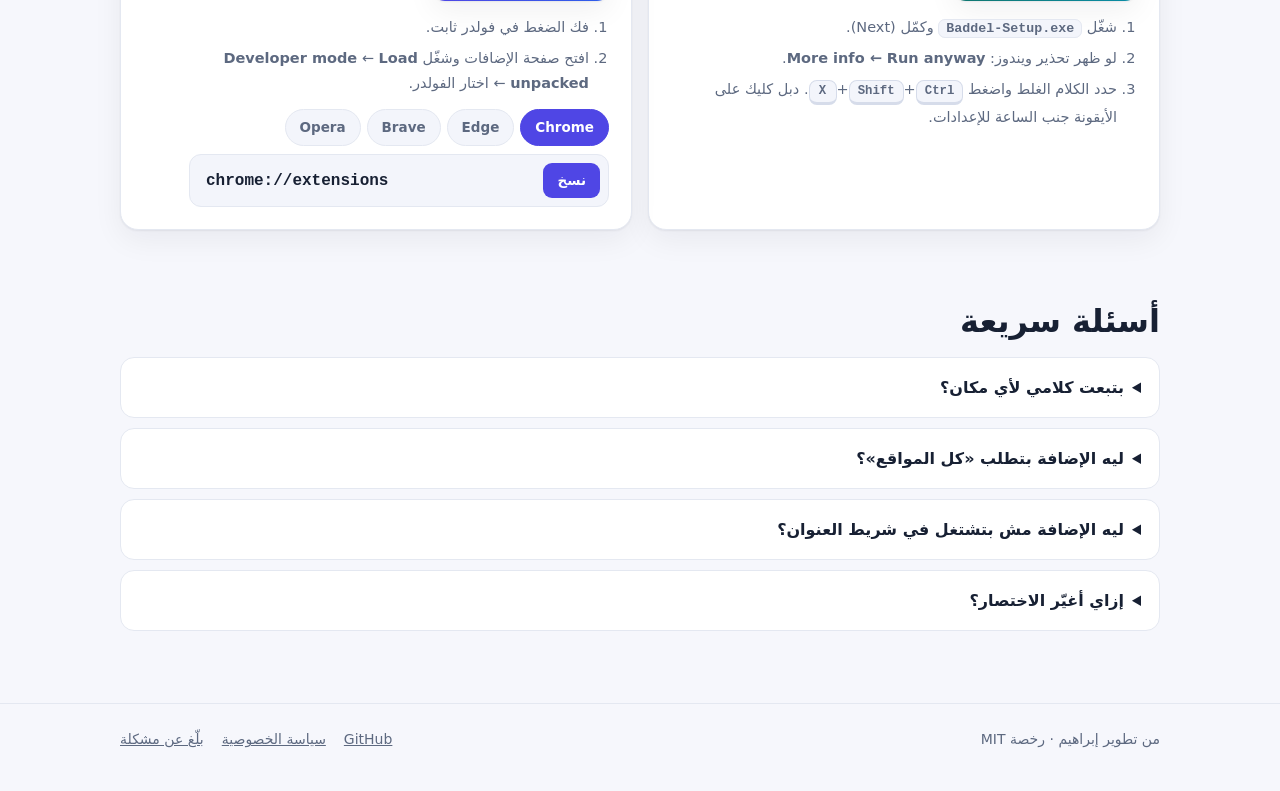
==== commit 9101d185: "Publish Baddel-Setup.exe v1.3.0; drop the outdated portable exe link Co-Authored-By: Claude Sonnet 5" ====
--- a/docs/index.html
+++ b/docs/index.html
@@ -36,7 +36,7 @@
       <p class="lead" data-i="lead">اكتب عادي، ولو الكلام طلع بلغة غلط (زي <code dir="ltr">hgsghl</code> بدل «السلام») حدده واضغط اختصار واحد يتصلّح.</p>
       <div class="cta">
         <a class="btn primary" id="dl" href="downloads/baddel.zip" download><span data-i="dl">حمّل الإضافة (ZIP)</span><small dir="ltr">v1.3.2</small></a>
-        <a class="btn primary win" id="dlwin" href="downloads/Baddel-Setup.exe" download><span data-i="dl_win">حمّل نسخة الويندوز</span><small dir="ltr">v1.2.2</small></a>
+        <a class="btn primary win" id="dlwin" href="downloads/Baddel-Setup.exe" download><span data-i="dl_win">حمّل نسخة الويندوز</span><small dir="ltr">v1.3.0</small></a>
       </div>
       <p class="note" data-i="platforms">الإضافة لـ Chrome وEdge، ونسخة الويندوز بتشتغل في أي برنامج.</p>
       <p class="notice" id="mobile" hidden data-i="mobile_note">الإضافة بتشتغل على متصفحات الكمبيوتر بس. افتح الصفحة دي من الكمبيوتر عشان تثبّتها.</p>
@@ -88,7 +88,7 @@
         <div class="ico">🪟</div>
         <h3 data-i="d_h">نسخة الويندوز</h3>
         <p data-i="d_sub">بتشتغل في أي برنامج، حتى شريط العنوان.</p>
-        <p class="actions"><a class="btn primary sm win" id="dlwin2" href="downloads/Baddel-Setup.exe" download><span data-i="d_dl">حمّل المثبّت</span><small dir="ltr">v1.2.2</small></a> <a class="btn sm" href="downloads/baddel.exe" download><span data-i="d_dlp">نسخة محمولة</span></a></p>
+        <p class="actions"><a class="btn primary sm win" id="dlwin2" href="downloads/Baddel-Setup.exe" download><span data-i="d_dl">حمّل المثبّت</span><small dir="ltr">v1.3.0</small></a></p>
         <ol class="mini">
           <li data-i="d1_d">شغّل <code dir="ltr">Baddel-Setup.exe</code> وكمّل (Next).</li>
           <li data-i="d2_d">لو ظهر تحذير ويندوز: <b>More info ← Run anyway</b>.</li>
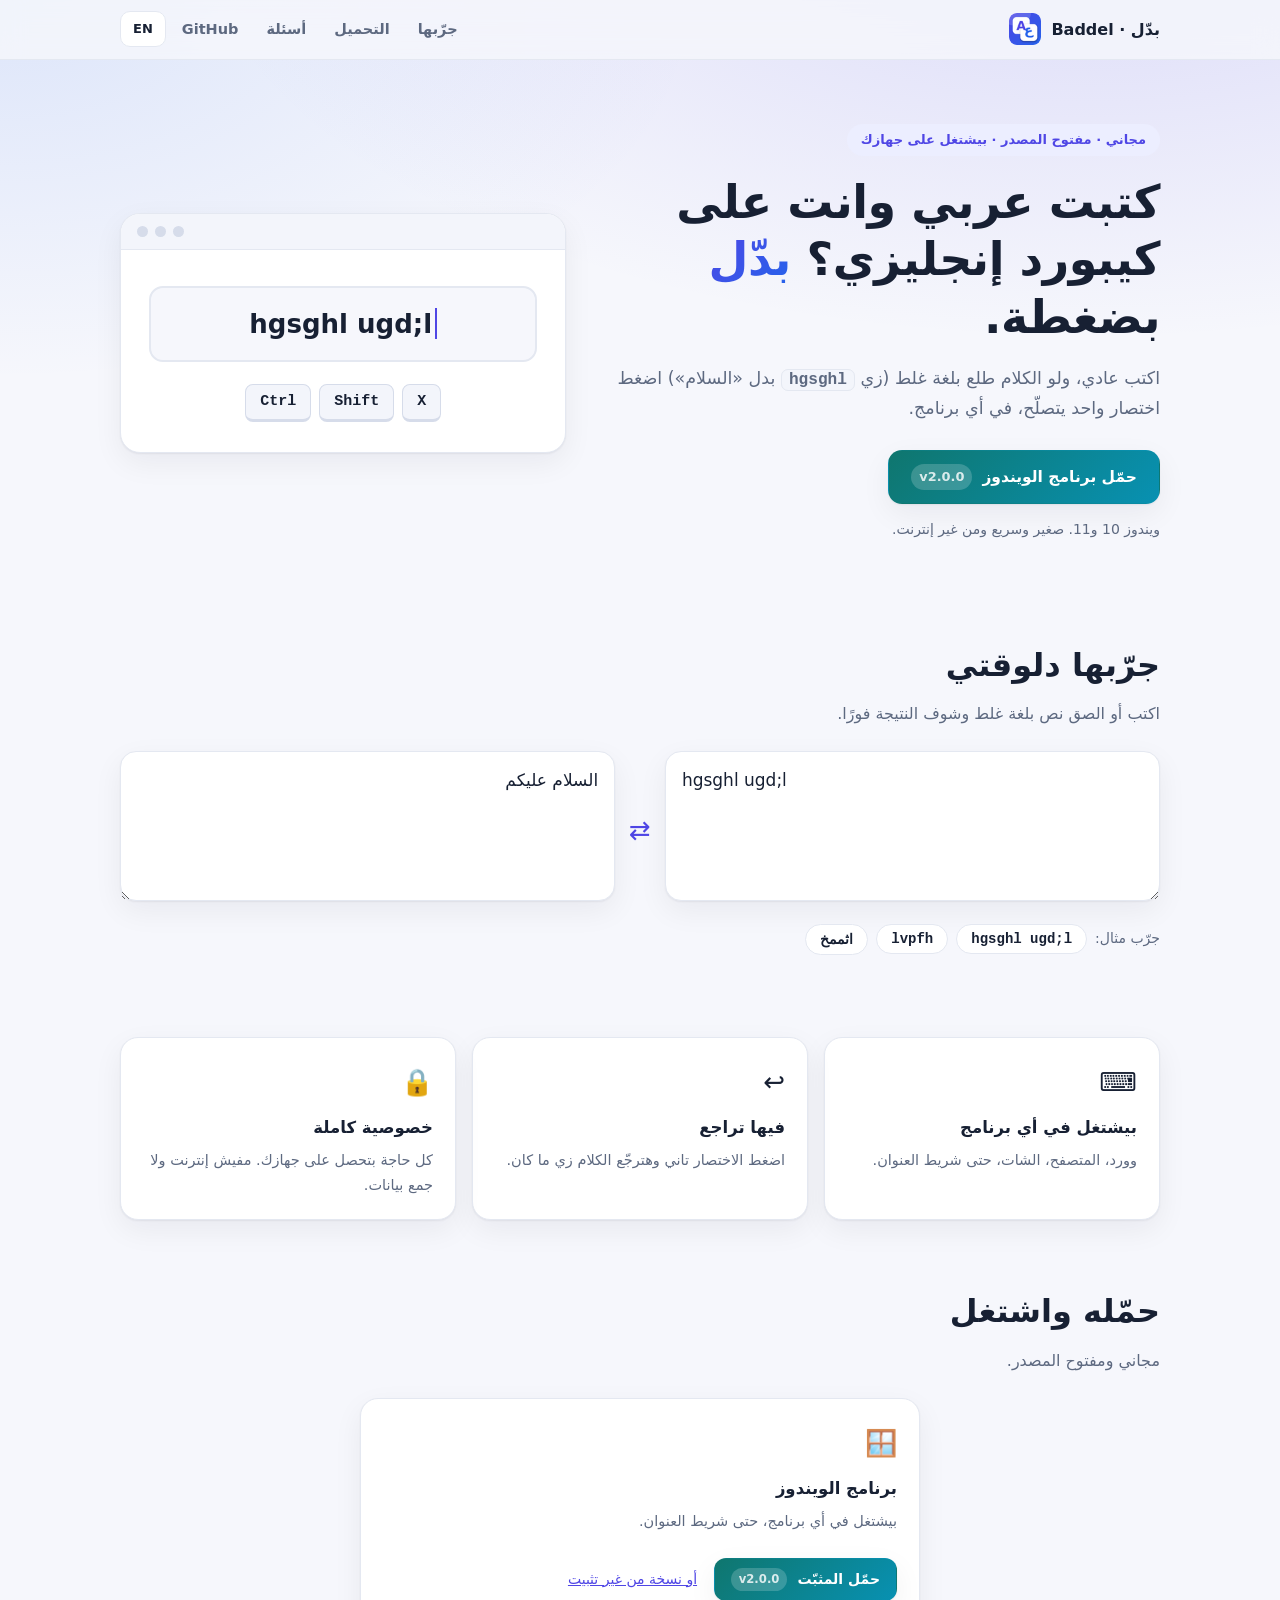
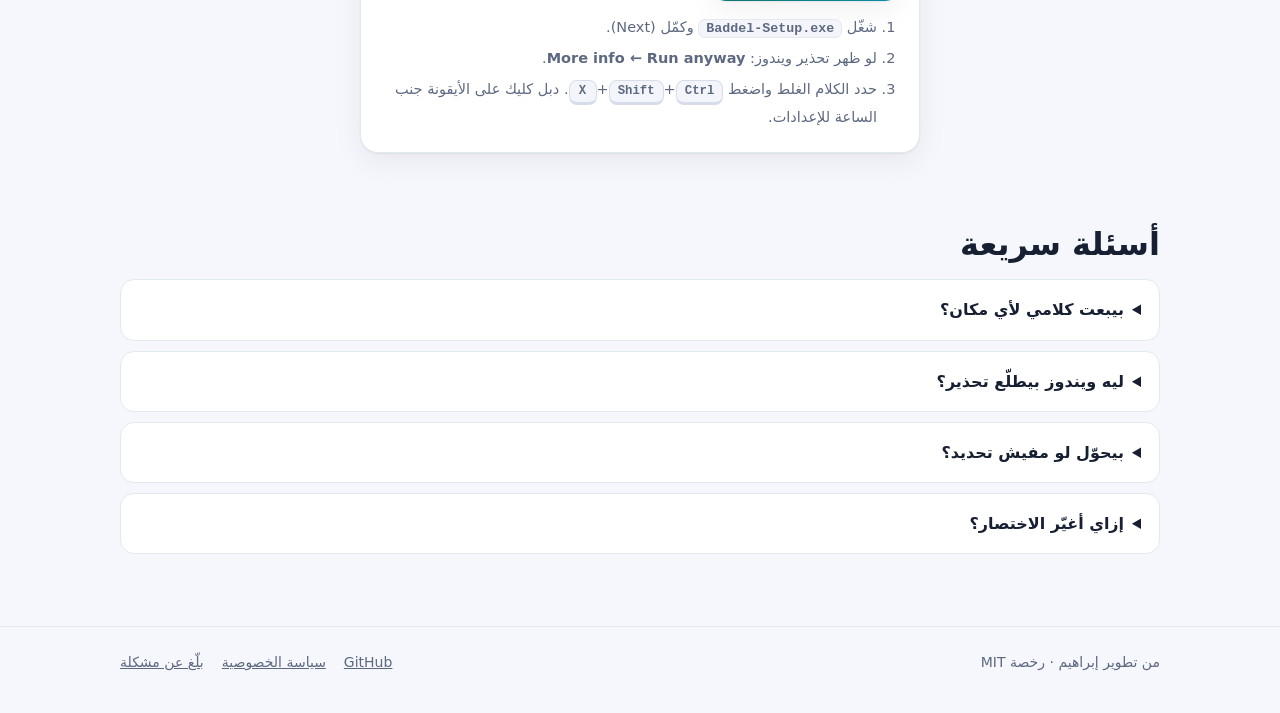
==== commit 2e9f0ba4: "Site: focus on the Windows app (v2.0.0), drop the extension Co-Authored-By: Claude Sonnet 5.5 <norep" ====
--- a/docs/index.html
+++ b/docs/index.html
@@ -4,12 +4,12 @@
 <meta charset="utf-8">
 <meta name="viewport" content="width=device-width,initial-scale=1">
 <title>Baddel – بدّل | صلّح الكتابة بلغة الكيبورد الغلط</title>
-<meta name="description" content="Baddel – بدّل: إضافة مجانية ومفتوحة المصدر لـ Chrome وEdge بتحوّل الكلام اللي اتكتب بلغة غلط بين العربي والإنجليزي بضغطة اختصار. Arabic ↔ English keyboard fixer.">
+<meta name="description" content="Baddel – بدّل: برنامج ويندوز مجاني ومفتوح المصدر بيحوّل الكلام اللي اتكتب بلغة غلط بين العربي والإنجليزي بضغطة اختصار، في أي برنامج. Arabic ↔ English keyboard fixer for Windows.">
 <meta name="theme-color" content="#4f46e5">
 <link rel="icon" href="assets/icon-48.png">
 <meta property="og:type" content="website">
 <meta property="og:title" content="Baddel – بدّل | Arabic ↔ English keyboard fixer">
-<meta property="og:description" content="كتبت عربي على كيبورد إنجليزي؟ بدّل بضغطة. مجانية ومفتوحة المصدر وبتشتغل محلي.">
+<meta property="og:description" content="كتبت عربي على كيبورد إنجليزي؟ بدّل بضغطة. مجاني ومفتوح المصدر وبيشتغل محلي.">
 <meta property="og:image" content="https://shawady6.github.io/baddel/assets/og.png">
 <meta property="og:url" content="https://shawady6.github.io/baddel/">
 <meta name="twitter:card" content="summary_large_image">
@@ -31,15 +31,13 @@
 <main id="top">
   <div class="container hero">
     <div class="hero-text">
-      <span class="pill" data-i="pill">مجانية · مفتوحة المصدر · بتشتغل جوه متصفحك</span>
+      <span class="pill" data-i="pill">مجاني · مفتوح المصدر · بيشتغل على جهازك</span>
       <h1 data-i="h1">كتبت عربي وانت على كيبورد إنجليزي؟ <em>بدّل</em> بضغطة.</h1>
-      <p class="lead" data-i="lead">اكتب عادي، ولو الكلام طلع بلغة غلط (زي <code dir="ltr">hgsghl</code> بدل «السلام») حدده واضغط اختصار واحد يتصلّح.</p>
+      <p class="lead" data-i="lead">اكتب عادي، ولو الكلام طلع بلغة غلط (زي <code dir="ltr">hgsghl</code> بدل «السلام») اضغط اختصار واحد يتصلّح، في أي برنامج.</p>
       <div class="cta">
-        <a class="btn primary" id="dl" href="downloads/baddel.zip" download><span data-i="dl">حمّل الإضافة (ZIP)</span><small dir="ltr">v1.3.2</small></a>
-        <a class="btn primary win" id="dlwin" href="downloads/Baddel-Setup.exe" download><span data-i="dl_win">حمّل نسخة الويندوز</span><small dir="ltr">v1.3.0</small></a>
+        <a class="btn primary win" id="dlwin" href="downloads/rust/Baddel-Setup.exe" download><span data-i="dl_win">حمّل برنامج الويندوز</span><small dir="ltr">v2.0.0</small></a>
       </div>
-      <p class="note" data-i="platforms">الإضافة لـ Chrome وEdge، ونسخة الويندوز بتشتغل في أي برنامج.</p>
-      <p class="notice" id="mobile" hidden data-i="mobile_note">الإضافة بتشتغل على متصفحات الكمبيوتر بس. افتح الصفحة دي من الكمبيوتر عشان تثبّتها.</p>
+      <p class="note" data-i="platforms">ويندوز 10 و11. صغير وسريع ومن غير إنترنت.</p>
     </div>
 
     <div class="mock" aria-hidden="true">
@@ -74,43 +72,26 @@
 
   <section class="section container" id="features">
     <div class="cards three">
-      <article class="card"><div class="ico">⌨️</div><h3 data-i="f1_t">بتشتغل بأي لغة كيبورد</h3><p data-i="f1_d">اختصار واحد، سواء كنت على عربي أو إنجليزي.</p></article>
+      <article class="card"><div class="ico">⌨️</div><h3 data-i="f1_t">بيشتغل في أي برنامج</h3><p data-i="f1_d">وورد، المتصفح، الشات، حتى شريط العنوان.</p></article>
       <article class="card"><div class="ico">↩️</div><h3 data-i="f2_t">فيها تراجع</h3><p data-i="f2_d">اضغط الاختصار تاني وهترجّع الكلام زي ما كان.</p></article>
       <article class="card"><div class="ico">🔒</div><h3 data-i="f4_t">خصوصية كاملة</h3><p data-i="f4_d">كل حاجة بتحصل على جهازك. مفيش إنترنت ولا جمع بيانات.</p></article>
     </div>
   </section>
 
   <section class="section container" id="install">
-    <h2 data-i="inst_h">حمّلها واشتغل</h2>
-    <p class="sub" data-i="inst_sub">اختار اللي يناسبك. الاتنين مجانيين ومفتوحين المصدر.</p>
-    <div class="cards two">
+    <h2 data-i="inst_h">حمّله واشتغل</h2>
+    <p class="sub" data-i="inst_sub">مجاني ومفتوح المصدر.</p>
+    <div class="cards one">
       <article class="card" id="desktop">
         <div class="ico">🪟</div>
-        <h3 data-i="d_h">نسخة الويندوز</h3>
-        <p data-i="d_sub">بتشتغل في أي برنامج، حتى شريط العنوان.</p>
-        <p class="actions"><a class="btn primary sm win" id="dlwin2" href="downloads/Baddel-Setup.exe" download><span data-i="d_dl">حمّل المثبّت</span><small dir="ltr">v1.3.0</small></a></p>
+        <h3 data-i="d_h">برنامج الويندوز</h3>
+        <p data-i="d_sub">بيشتغل في أي برنامج، حتى شريط العنوان.</p>
+        <p class="actions"><a class="btn primary sm win" id="dlwin2" href="downloads/rust/Baddel-Setup.exe" download><span data-i="d_dl">حمّل المثبّت</span><small dir="ltr">v2.0.0</small></a> <a class="alt" href="downloads/rust/baddel.exe" download data-i="d_portable">أو نسخة من غير تثبيت</a></p>
         <ol class="mini">
           <li data-i="d1_d">شغّل <code dir="ltr">Baddel-Setup.exe</code> وكمّل (Next).</li>
           <li data-i="d2_d">لو ظهر تحذير ويندوز: <b>More info ← Run anyway</b>.</li>
           <li data-i="d3_d">حدد الكلام الغلط واضغط <kbd>Ctrl</kbd>+<kbd>Shift</kbd>+<kbd>X</kbd>. دبل كليك على الأيقونة جنب الساعة للإعدادات.</li>
         </ol>
-      </article>
-      <article class="card" id="ext">
-        <div class="ico">🧩</div>
-        <h3 data-i="e_h">إضافة المتصفح</h3>
-        <p data-i="e_sub">Chrome وEdge وBrave وOpera.</p>
-        <p class="actions"><a class="btn primary sm" href="downloads/baddel.zip" download><span data-i="dl2">حمّل (ZIP)</span><small dir="ltr">v1.3.2</small></a></p>
-        <ol class="mini">
-          <li data-i="e1_d">فك الضغط في فولدر ثابت.</li>
-          <li data-i="e2_d">افتح صفحة الإضافات وشغّل <b>Developer mode</b> ← <b>Load unpacked</b> ← اختار الفولدر.</li>
-        </ol>
-        <div class="tabs" role="tablist" aria-label="Browser">
-          <button type="button" role="tab" data-b="chrome" data-url="chrome://extensions">Chrome</button>
-          <button type="button" role="tab" data-b="edge" data-url="edge://extensions">Edge</button>
-          <button type="button" role="tab" data-b="brave" data-url="brave://extensions">Brave</button>
-          <button type="button" role="tab" data-b="opera" data-url="opera://extensions">Opera</button>
-        </div>
-        <div class="urlbox" dir="ltr"><code id="ext-url">chrome://extensions</code><button type="button" class="copy" id="copy-url">نسخ</button></div>
       </article>
     </div>
   </section>
@@ -118,10 +99,10 @@
   <section class="section container" id="faq">
     <h2 data-i="faq_h">أسئلة سريعة</h2>
     <div class="faq">
-      <details><summary data-i="q2">بتبعت كلامي لأي مكان؟</summary><p data-i="a2">لأ. مفيش أي اتصال بالإنترنت، والكود مفتوح تقدر تراجعه على GitHub.</p></details>
-      <details><summary data-i="q1">ليه الإضافة بتطلب «كل المواقع»؟</summary><p data-i="a1">عشان تقدر تحوّل في أي موقع. مبتعملش حاجة غير لما تضغط الاختصار.</p></details>
-      <details><summary data-i="q7">ليه الإضافة مش بتشتغل في شريط العنوان؟</summary><p data-i="a7">المتصفحات بتمنع الإضافات منه. استخدم <a href="#desktop">نسخة الويندوز</a> فهي بتشتغل فيه.</p></details>
-      <details><summary data-i="q5">إزاي أغيّر الاختصار؟</summary><p data-i="a5">من إعدادات الإضافة، أو بدبل كليك على أيقونة نسخة الويندوز.</p></details>
+      <details><summary data-i="q2">بيبعت كلامي لأي مكان؟</summary><p data-i="a2">لأ. مفيش أي اتصال بالإنترنت، والكود مفتوح تقدر تراجعه على GitHub.</p></details>
+      <details><summary data-i="q1">ليه ويندوز بيطلّع تحذير؟</summary><p data-i="a1">لأن البرنامج لسه من غير توقيع رقمي. اضغط <b>More info ← Run anyway</b>. وبعض برامج الحماية بتشك في أي برنامج بيحاكي الكيبورد، والكود مفتوح للمراجعة.</p></details>
+      <details><summary data-i="q7">بيحوّل لو مفيش تحديد؟</summary><p data-i="a7">أيوه، بيحوّل آخر كلمة أو آخر كلمات كتبتها بنفس اللغة. وضغطة تانية بترجّع الكلام زي ما كان.</p></details>
+      <details><summary data-i="q5">إزاي أغيّر الاختصار؟</summary><p data-i="a5">دبل كليك على الأيقونة جنب الساعة، دوس على خانة الاختصار واضغط الأزرار اللي عاوزها.</p></details>
     </div>
   </section>
 </main>
--- a/docs/site.css
+++ b/docs/site.css
@@ -210,3 +210,6 @@
 .card .mini { margin: 0; padding-inline-start: 20px; color: var(--muted); font-size: 14.5px; display: grid; gap: 6px; }
 .card .tabs { margin-top: 14px; }
 @media (max-width: 860px) { .cards.three, .cards.two { grid-template-columns: 1fr; } }
+
+.cards.one { grid-template-columns: minmax(0, 560px); justify-content: center; }
+.card .alt { margin-inline-start: 12px; font-size: 14px; }
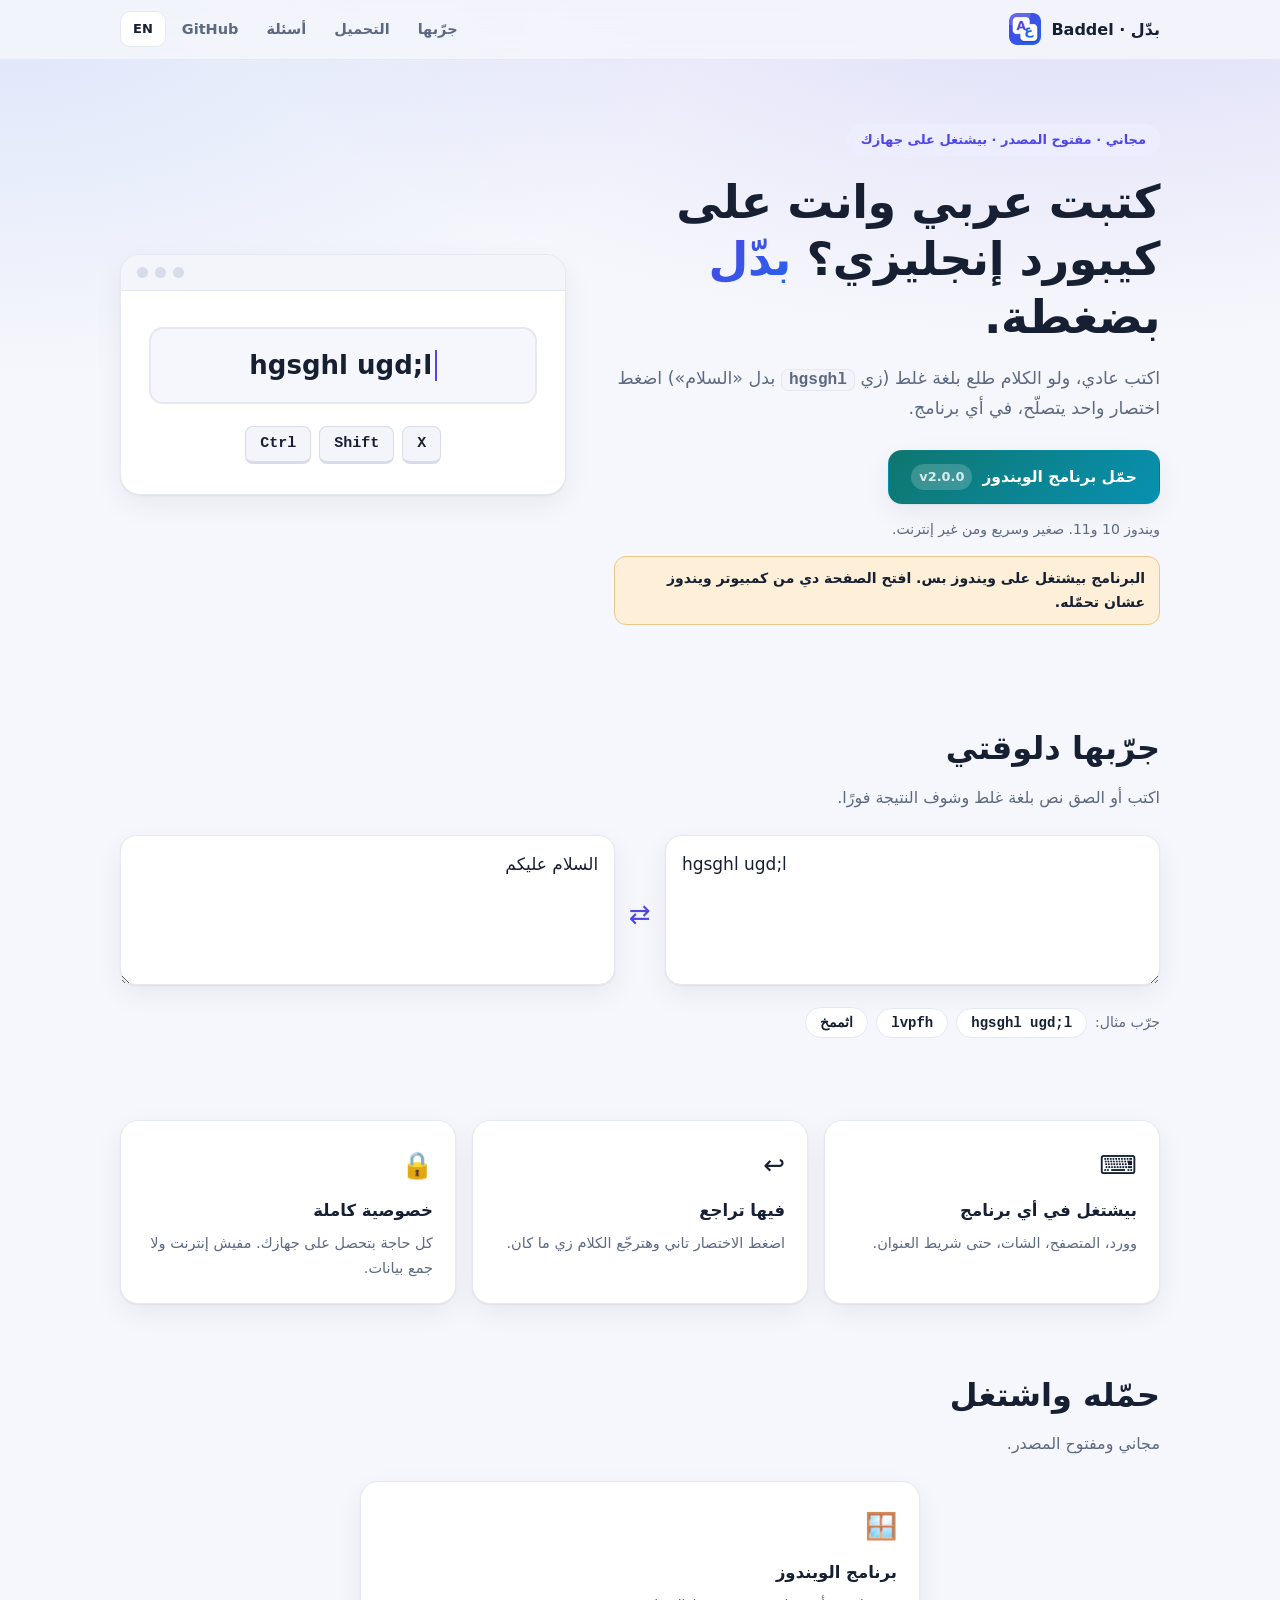
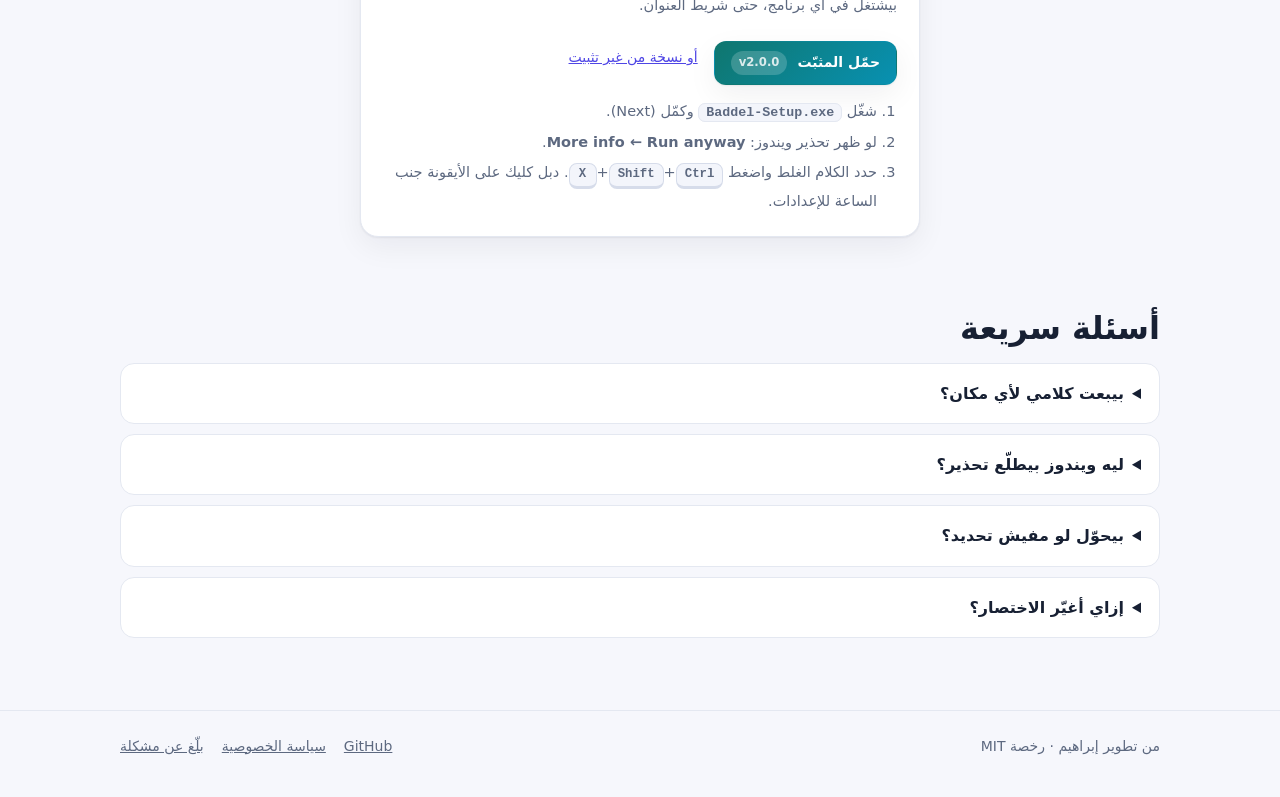
==== commit f38dee73: "Site: mobile polish and non-Windows note Co-Authored-By: Claude Sonnet 5.5 <noreply@anthropic.com> C" ====
--- a/docs/index.html
+++ b/docs/index.html
@@ -38,6 +38,7 @@
         <a class="btn primary win" id="dlwin" href="downloads/rust/Baddel-Setup.exe" download><span data-i="dl_win">حمّل برنامج الويندوز</span><small dir="ltr">v2.0.0</small></a>
       </div>
       <p class="note" data-i="platforms">ويندوز 10 و11. صغير وسريع ومن غير إنترنت.</p>
+      <p class="notice" id="notwin" hidden data-i="notwin">البرنامج بيشتغل على ويندوز بس. افتح الصفحة دي من كمبيوتر ويندوز عشان تحمّله.</p>
     </div>
 
     <div class="mock" aria-hidden="true">
--- a/docs/site.css
+++ b/docs/site.css
@@ -213,3 +213,9 @@
 
 .cards.one { grid-template-columns: minmax(0, 560px); justify-content: center; }
 .card .alt { margin-inline-start: 12px; font-size: 14px; }
+.card .actions { display: flex; flex-wrap: wrap; align-items: center; gap: 10px 16px; }
+.card .actions .alt { margin: 0; }
+@media (max-width: 520px) {
+  .cta .btn { width: 100%; justify-content: center; }
+  .card .actions .btn { width: 100%; justify-content: center; }
+}
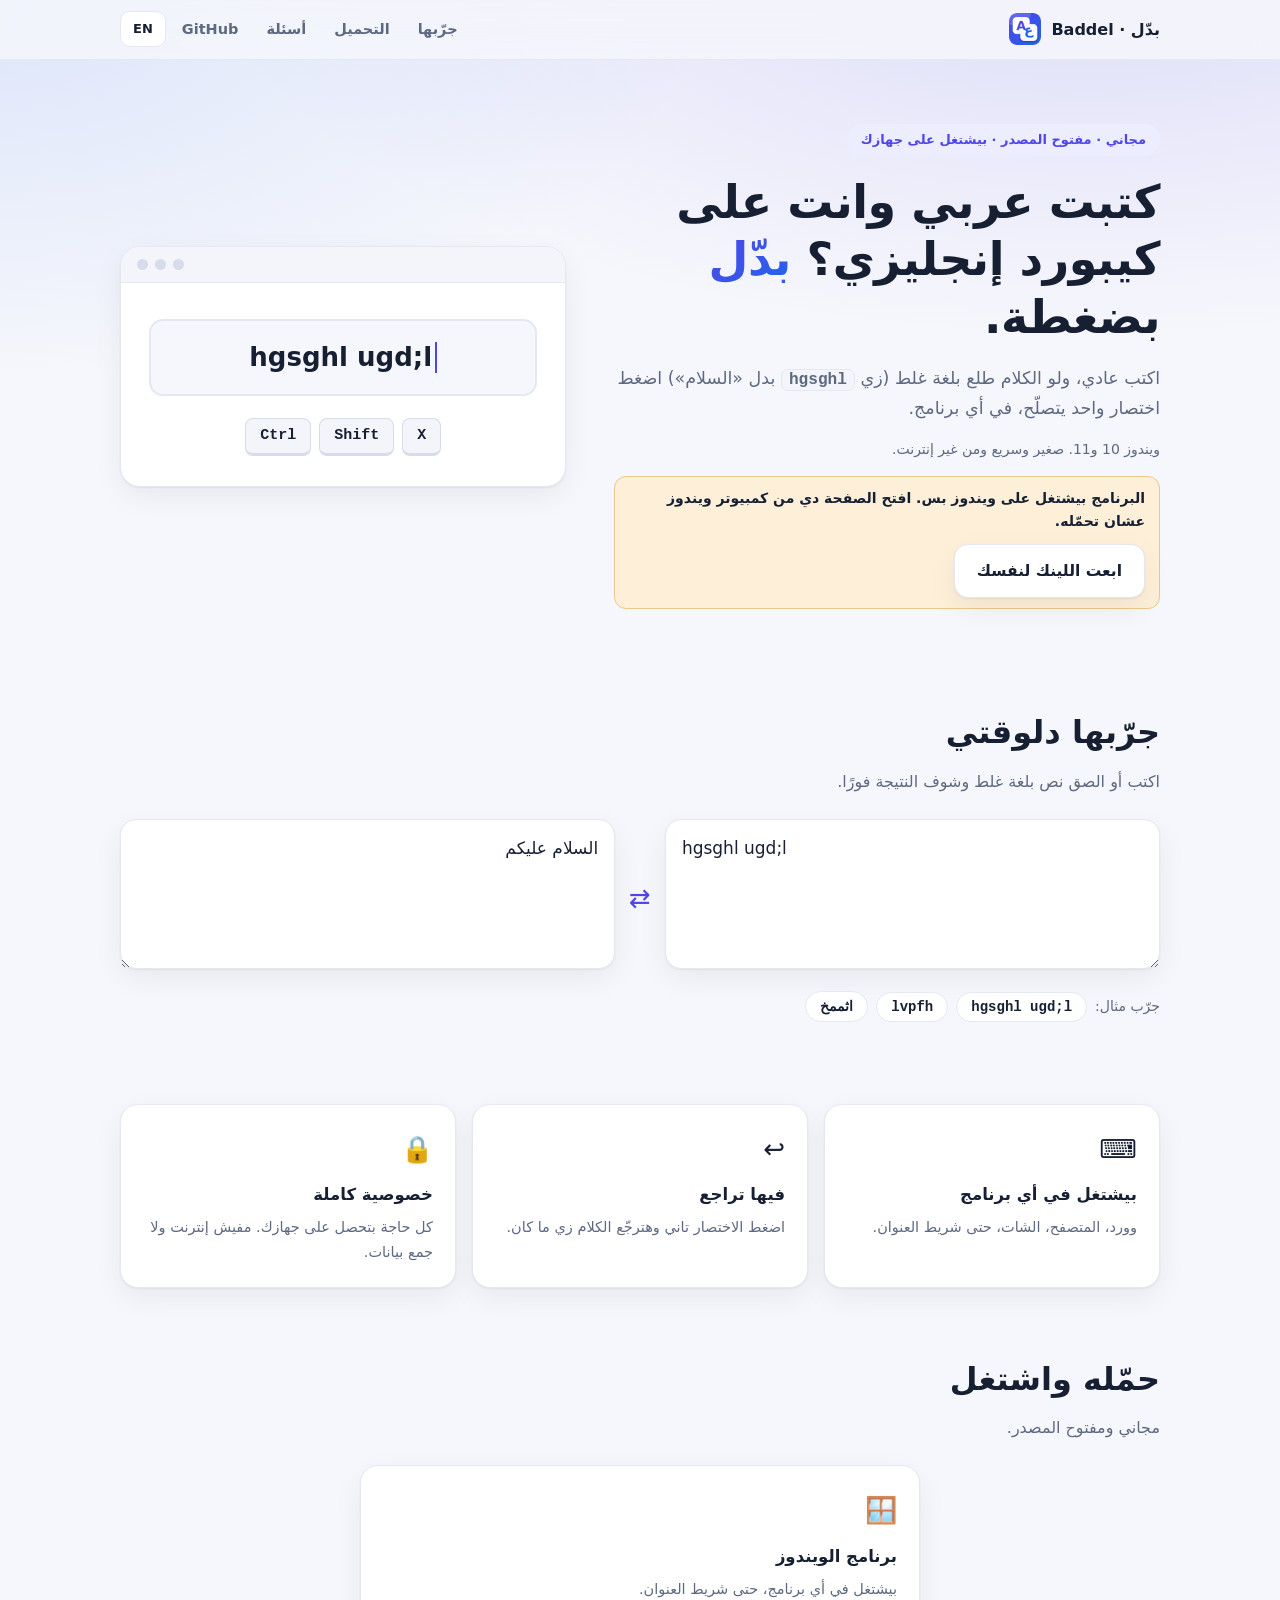
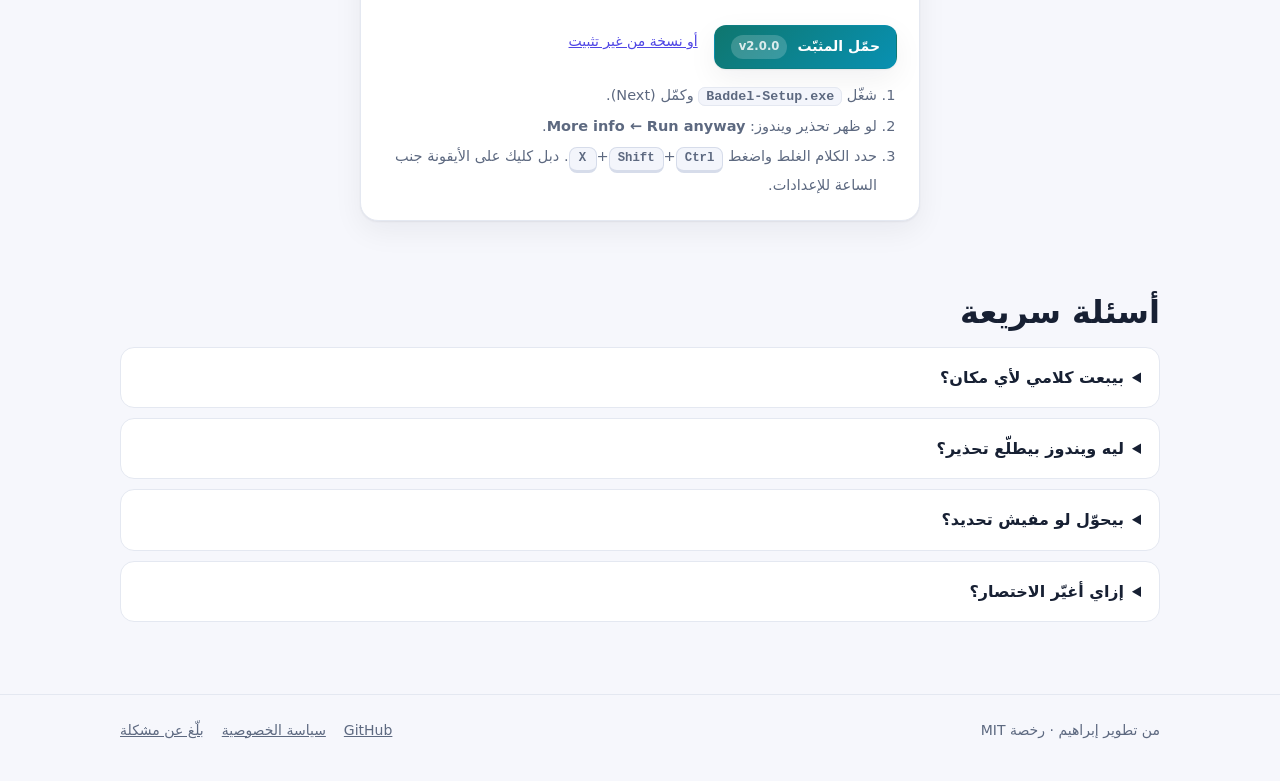
==== commit b31ddfb1: "Site: better mobile layout, share-link button for non-Windows visitors Co-Authored-By: Claude Sonnet" ====
--- a/docs/index.html
+++ b/docs/index.html
@@ -38,7 +38,10 @@
         <a class="btn primary win" id="dlwin" href="downloads/rust/Baddel-Setup.exe" download><span data-i="dl_win">حمّل برنامج الويندوز</span><small dir="ltr">v2.0.0</small></a>
       </div>
       <p class="note" data-i="platforms">ويندوز 10 و11. صغير وسريع ومن غير إنترنت.</p>
-      <p class="notice" id="notwin" hidden data-i="notwin">البرنامج بيشتغل على ويندوز بس. افتح الصفحة دي من كمبيوتر ويندوز عشان تحمّله.</p>
+      <div class="notice" id="notwin" hidden>
+        <p data-i="notwin">البرنامج بيشتغل على ويندوز بس. افتح الصفحة دي من كمبيوتر ويندوز عشان تحمّله.</p>
+        <button type="button" class="btn share" id="share"><span data-i="share">ابعت اللينك لنفسك</span></button>
+      </div>
     </div>
 
     <div class="mock" aria-hidden="true">
--- a/docs/site.css
+++ b/docs/site.css
@@ -219,3 +219,23 @@
   .cta .btn { width: 100%; justify-content: center; }
   .card .actions .btn { width: 100%; justify-content: center; }
 }
+
+.notice { display: grid; gap: 10px; }
+.notice p { margin: 0; }
+.btn.share { background: var(--card); color: var(--text); border: 1px solid var(--line); justify-self: start; }
+@media (max-width: 520px) {
+  .hero { padding-top: 24px; gap: 24px; padding-bottom: 16px; }
+  .hero h1 { font-size: 28px; }
+  .lead { font-size: 16px; margin-top: 12px; }
+  .section { padding-top: 36px; }
+  .section h2 { font-size: 24px; }
+  .try textarea { min-height: 96px; }
+  .chip { padding: 10px 14px; min-height: 40px; }
+  .btn, .btn.sm { min-height: 46px; }
+  .btn.share { justify-self: stretch; justify-content: center; }
+  .card { padding: 18px; }
+  .faq summary { padding: 16px; min-height: 48px; }
+  .foot { margin-top: 40px; }
+  .foot-in { flex-direction: column; }
+}
+[hidden] { display: none !important; }
